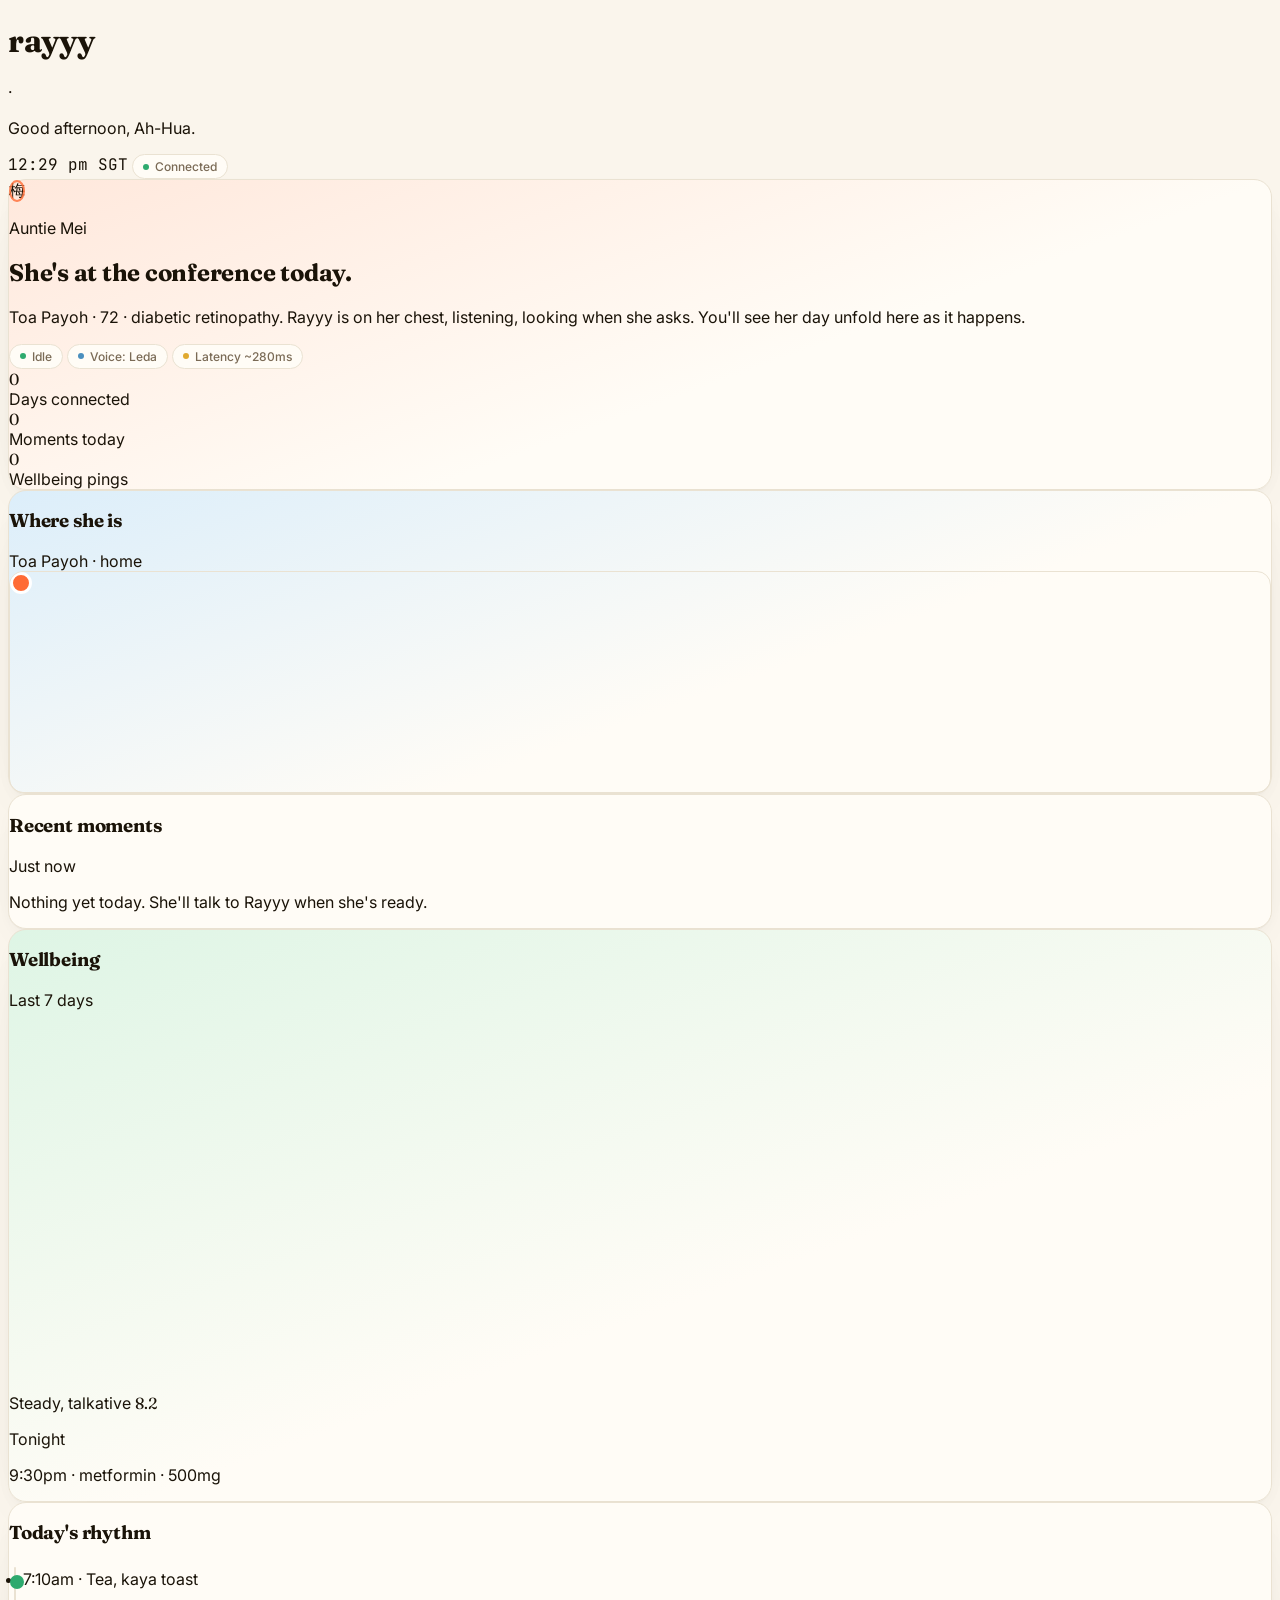
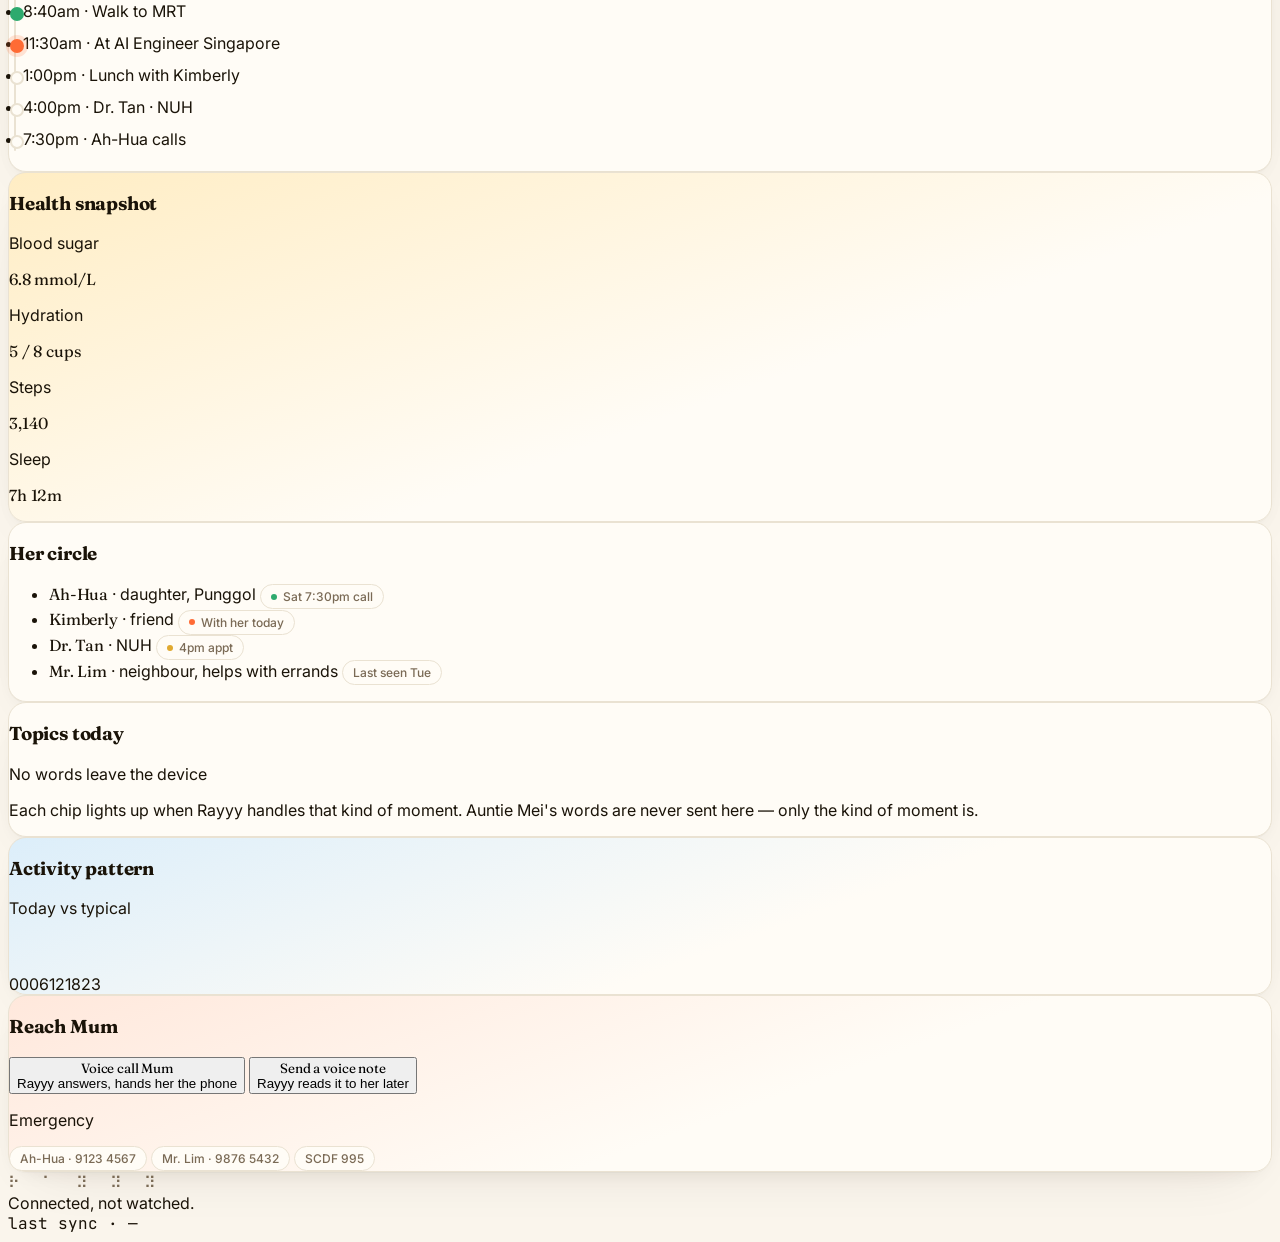
==== public/dashboard.html @ 979e0f4e "Voice: switch from Charon (male) to Leda (female) Per Freddy's preference — warm female voice fits t" ====
<!doctype html>
<html lang="en">
  <head>
    <meta charset="utf-8" />
    <meta name="viewport" content="width=device-width, initial-scale=1" />
    <title>Rayyy — Auntie Mei's Day</title>
    <link rel="preconnect" href="https://fonts.googleapis.com" />
    <link rel="preconnect" href="https://fonts.gstatic.com" crossorigin />
    <link
      href="https://fonts.googleapis.com/css2?family=Fraunces:opsz,wght@9..144,400;9..144,500;9..144,600;9..144,700&family=Inter:wght@400;500;600;700&family=JetBrains+Mono:wght@400;500&display=swap"
      rel="stylesheet"
    />
    <link
      rel="stylesheet"
      href="https://unpkg.com/leaflet@1.9.4/dist/leaflet.css"
      integrity="sha256-p4NxAoJBhIIN+hmNHrzRCf9tD/miZyoHS5obTRR9BMY="
      crossorigin=""
    />
    <script src="https://cdn.tailwindcss.com"></script>
    <script src="https://cdnjs.cloudflare.com/ajax/libs/gsap/3.12.5/gsap.min.js"></script>
    <script
      src="https://unpkg.com/leaflet@1.9.4/dist/leaflet.js"
      integrity="sha256-20nQCchB9co0qIjJZRGuk2/Z9VM+kNiyxNV1lvTlZBo="
      crossorigin=""
    ></script>
    <style>
      :root {
        --bg: #faf5ec;
        --ink: #1a1308;
        --ink-muted: #7a6a55;
        --warm: #ff6b35;
        --warm-soft: #ffe8dc;
        --warm-deep: #d14e1f;
        --sky: #4a8fbe;
        --sky-soft: #dceefa;
        --sky-deep: #2e6f9c;
        --mint: #2eaa6e;
        --mint-soft: #def5e5;
        --mint-deep: #1f8055;
        --amber: #e0a92f;
        --amber-soft: #ffedc4;
        --amber-deep: #b6831f;
        --paper: #fffcf6;
        --edge: #eae2d2;
      }
      html,
      body {
        background: var(--bg);
        color: var(--ink);
        font-family: "Inter", system-ui, -apple-system, sans-serif;
        -webkit-font-smoothing: antialiased;
      }
      .display {
        font-family: "Fraunces", Georgia, serif;
        font-feature-settings: "ss01", "ss02";
        letter-spacing: -0.01em;
      }
      .mono {
        font-family: "JetBrains Mono", ui-monospace, monospace;
      }
      .card {
        background: var(--paper);
        border: 1px solid var(--edge);
        border-radius: 18px;
        box-shadow:
          0 1px 0 rgba(0, 0, 0, 0.02),
          0 8px 24px -16px rgba(40, 28, 12, 0.18),
          0 24px 60px -32px rgba(40, 28, 12, 0.12);
        transition: transform 220ms ease, box-shadow 220ms ease;
      }
      .card:hover {
        transform: translateY(-2px);
        box-shadow:
          0 1px 0 rgba(0, 0, 0, 0.03),
          0 14px 30px -14px rgba(40, 28, 12, 0.22),
          0 30px 80px -34px rgba(40, 28, 12, 0.18);
      }
      .card.warm { background: linear-gradient(160deg, var(--warm-soft) 0%, var(--paper) 60%); }
      .card.sky { background: linear-gradient(160deg, var(--sky-soft) 0%, var(--paper) 60%); }
      .card.mint { background: linear-gradient(160deg, var(--mint-soft) 0%, var(--paper) 60%); }
      .card.amber { background: linear-gradient(160deg, var(--amber-soft) 0%, var(--paper) 60%); }
      .pill {
        display: inline-flex;
        align-items: center;
        gap: 6px;
        padding: 4px 10px;
        border-radius: 999px;
        font-size: 12px;
        font-weight: 500;
        background: var(--paper);
        border: 1px solid var(--edge);
        color: var(--ink-muted);
      }
      .pill .dot {
        width: 6px;
        height: 6px;
        border-radius: 999px;
        background: var(--mint);
      }
      .pill.live .dot {
        animation: dot-pulse 1.5s ease-out infinite;
      }
      @keyframes dot-pulse {
        0% { box-shadow: 0 0 0 0 rgba(46, 170, 110, 0.6); }
        100% { box-shadow: 0 0 0 8px rgba(46, 170, 110, 0); }
      }
      .pill.demo .dot { background: var(--amber); }
      .ring {
        position: relative;
        display: inline-block;
        border-radius: 50%;
        overflow: visible;
      }
      .ring::before,
      .ring::after {
        content: "";
        position: absolute;
        inset: 0;
        border-radius: 50%;
        border: 2px solid rgba(255, 107, 53, 0.55);
        animation: ring-pulse 2.4s ease-out infinite;
        pointer-events: none;
      }
      .ring::after {
        animation-delay: 1.2s;
      }
      @keyframes ring-pulse {
        0% { transform: scale(1); opacity: 0.7; }
        100% { transform: scale(1.45); opacity: 0; }
      }
      .breathing {
        animation: breathing 4s ease-in-out infinite;
      }
      @keyframes breathing {
        0%, 100% { transform: scale(1); }
        50% { transform: scale(1.02); }
      }
      .map-frame {
        height: 100%;
        min-height: 220px;
        border-radius: 14px;
        overflow: hidden;
        border: 1px solid var(--edge);
      }
      .map-frame .leaflet-container {
        background: #f5e8d2;
      }
      /* Soften Leaflet to fit the warm palette */
      .leaflet-tile { filter: sepia(0.18) saturate(0.85) brightness(1.02); }
      .leaflet-control-attribution {
        font-size: 9px !important;
        background: rgba(255, 252, 246, 0.7) !important;
        color: var(--ink-muted) !important;
      }
      .pin {
        width: 16px;
        height: 16px;
        border-radius: 50%;
        background: var(--warm);
        border: 3px solid #fff;
        box-shadow: 0 0 0 0 rgba(255, 107, 53, 0.55);
        animation: pin-pulse 2.2s ease-out infinite;
      }
      .pin.bump { animation: pin-pulse 0.9s ease-out 3; }
      @keyframes pin-pulse {
        0% { box-shadow: 0 0 0 0 rgba(255, 107, 53, 0.55); }
        100% { box-shadow: 0 0 0 14px rgba(255, 107, 53, 0); }
      }
      .moment {
        opacity: 0;
        transform: translateY(8px);
      }
      .moment.in {
        opacity: 1;
        transform: translateY(0);
        transition: opacity 360ms ease, transform 360ms ease;
      }
      .topic-chip {
        display: inline-flex;
        align-items: center;
        gap: 6px;
        padding: 6px 12px;
        border-radius: 999px;
        background: var(--paper);
        border: 1px solid var(--edge);
        color: var(--ink-muted);
        font-size: 13px;
        transition: all 240ms ease;
      }
      .topic-chip.lit {
        background: var(--warm-soft);
        border-color: var(--warm);
        color: var(--warm-deep);
        transform: translateY(-1px);
      }
      .topic-chip .count {
        font-family: "JetBrains Mono", ui-monospace, monospace;
        font-size: 11px;
        background: rgba(255, 107, 53, 0.18);
        color: var(--warm-deep);
        padding: 1px 6px;
        border-radius: 999px;
      }
      .bar24 {
        display: flex;
        align-items: end;
        gap: 3px;
        height: 56px;
      }
      .bar24 > div {
        flex: 1;
        background: var(--sky-soft);
        border-radius: 3px;
        transition: height 600ms cubic-bezier(0.4, 0, 0.2, 1), background 240ms ease;
      }
      .bar24 > div.now {
        background: var(--sky);
      }
      .bar24 > div.now.bumped {
        background: var(--sky-deep);
      }
      .timeline {
        position: relative;
        padding-left: 14px;
      }
      .timeline::before {
        content: "";
        position: absolute;
        left: 5px;
        top: 4px;
        bottom: 4px;
        width: 2px;
        background: var(--edge);
        border-radius: 2px;
      }
      .timeline .item {
        position: relative;
        padding: 6px 0;
      }
      .timeline .item::before {
        content: "";
        position: absolute;
        left: -13px;
        top: 12px;
        width: 10px;
        height: 10px;
        border-radius: 50%;
        background: var(--paper);
        border: 2px solid var(--edge);
      }
      .timeline .item.done::before {
        background: var(--mint);
        border-color: var(--mint);
      }
      .timeline .item.now::before {
        background: var(--warm);
        border-color: var(--warm);
        box-shadow: 0 0 0 4px rgba(255, 107, 53, 0.18);
      }
      .braille {
        font-family: "JetBrains Mono", ui-monospace, monospace;
        letter-spacing: 6px;
        color: var(--ink-muted);
      }
      .sparkline path {
        fill: none;
        stroke: var(--mint-deep);
        stroke-width: 2;
        stroke-linecap: round;
        stroke-linejoin: round;
      }
      @media (prefers-reduced-motion: reduce) {
        .ring::before,
        .ring::after,
        .pin,
        .pin.bump,
        .pill.live .dot,
        .breathing {
          animation: none !important;
        }
      }
    </style>
  </head>
  <body class="min-h-screen">
    <div class="max-w-[1400px] mx-auto px-6 py-6">
      <!-- Header -->
      <header class="flex items-center justify-between gap-4 pb-5 border-b border-[var(--edge)]">
        <div class="flex items-center gap-3">
          <h1 class="display text-3xl font-semibold tracking-tight">rayyy</h1>
          <span class="text-[var(--ink-muted)] text-sm">·</span>
          <p id="greeting" class="text-[var(--ink-muted)] text-sm"></p>
        </div>
        <div class="flex items-center gap-3">
          <span id="clock" class="mono text-sm text-[var(--ink-muted)] tabular-nums"></span>
          <span id="conn-pill" class="pill live"><span class="dot"></span><span id="conn-label">Connected</span></span>
        </div>
      </header>

      <!-- Hero -->
      <section class="card warm mt-6 p-7 md:p-8 grid md:grid-cols-[180px_1fr_auto] gap-7 items-center">
        <div class="ring breathing self-center justify-self-center">
          <div class="relative rounded-full overflow-hidden w-[156px] h-[156px] bg-[var(--warm-soft)] flex items-center justify-center">
            <span class="display text-[88px] font-medium text-[var(--warm-deep)] absolute inset-0 flex items-center justify-center">梅</span>
            <img
              id="portrait"
              alt="Auntie Mei portrait"
              src="/assets/auntie-mei-square.jpg"
              class="absolute inset-0 w-full h-full object-cover"
              onerror="this.style.display='none'"
            />
          </div>
        </div>
        <div>
          <p class="text-sm text-[var(--ink-muted)] uppercase tracking-[0.18em]">Auntie Mei</p>
          <h2 class="display text-[40px] md:text-[48px] leading-[1.05] mt-1">
            She's at the conference today.
          </h2>
          <p class="mt-2 text-[var(--ink-muted)] text-base max-w-[52ch]">
            Toa Payoh · 72 · diabetic retinopathy. Rayyy is on her chest, listening,
            looking when she asks. You'll see her day unfold here as it happens.
          </p>
          <div class="flex flex-wrap gap-2 mt-4">
            <span id="status-pill" class="pill"><span class="dot"></span><span id="status-label">Idle</span></span>
            <span class="pill" id="voice-pill"><span class="dot" style="background:var(--sky)"></span>Voice: Leda</span>
            <span class="pill"><span class="dot" style="background:var(--amber)"></span>Latency ~280ms</span>
          </div>
        </div>
        <div class="flex md:flex-col gap-5 md:gap-3 justify-around md:justify-center">
          <div class="text-center md:text-right">
            <div id="stat-days" class="display text-[40px] leading-none font-medium tabular-nums">0</div>
            <div class="text-xs text-[var(--ink-muted)] uppercase tracking-[0.14em] mt-1">Days connected</div>
          </div>
          <div class="text-center md:text-right">
            <div id="stat-moments" class="display text-[40px] leading-none font-medium tabular-nums">0</div>
            <div class="text-xs text-[var(--ink-muted)] uppercase tracking-[0.14em] mt-1">Moments today</div>
          </div>
          <div class="text-center md:text-right">
            <div id="stat-checkins" class="display text-[40px] leading-none font-medium tabular-nums">0</div>
            <div class="text-xs text-[var(--ink-muted)] uppercase tracking-[0.14em] mt-1">Wellbeing pings</div>
          </div>
        </div>
      </section>

      <!-- Row 1 -->
      <section class="grid md:grid-cols-3 gap-5 mt-5">
        <!-- Where she is -->
        <div class="card sky p-5 reveal">
          <div class="flex items-center justify-between mb-3">
            <h3 class="display text-xl">Where she is</h3>
            <span id="loc-caption" class="text-xs text-[var(--ink-muted)]">Toa Payoh · home</span>
          </div>
          <div class="map-frame relative">
            <div id="map" class="absolute inset-0"></div>
            <div class="absolute left-1/2 top-1/2 -translate-x-1/2 -translate-y-1/2 z-[400] pointer-events-none">
              <div id="map-pin" class="pin"></div>
            </div>
          </div>
        </div>

        <!-- Recent moments -->
        <div class="card p-5 reveal">
          <div class="flex items-center justify-between mb-3">
            <h3 class="display text-xl">Recent moments</h3>
            <span class="text-xs text-[var(--ink-muted)]">Just now</span>
          </div>
          <ul id="moments" class="space-y-3 text-sm"></ul>
          <p id="moments-empty" class="text-sm text-[var(--ink-muted)] italic">Nothing yet today. She'll talk to Rayyy when she's ready.</p>
        </div>

        <!-- Wellbeing + Tonight -->
        <div class="card mint p-5 reveal flex flex-col gap-4">
          <div>
            <div class="flex items-center justify-between mb-2">
              <h3 class="display text-xl">Wellbeing</h3>
              <span class="text-xs text-[var(--ink-muted)]">Last 7 days</span>
            </div>
            <svg class="sparkline w-full h-16" viewBox="0 0 200 60" preserveAspectRatio="none">
              <path id="spark" d="" />
            </svg>
            <div class="flex items-baseline justify-between mt-1">
              <span class="text-sm text-[var(--ink-muted)]">Steady, talkative</span>
              <span class="display text-2xl tabular-nums" id="wellbeing-score">8.2</span>
            </div>
          </div>
          <div class="border-t border-[var(--edge)] pt-3">
            <p class="text-xs text-[var(--ink-muted)] uppercase tracking-[0.16em]">Tonight</p>
            <p class="text-sm mt-1">9:30pm · metformin · 500mg</p>
          </div>
        </div>
      </section>

      <!-- Row 2 -->
      <section class="grid md:grid-cols-3 gap-5 mt-5">
        <!-- Today's rhythm -->
        <div class="card p-5 reveal">
          <h3 class="display text-xl mb-3">Today's rhythm</h3>
          <ul class="timeline text-sm">
            <li class="item done"><span class="text-[var(--ink-muted)]">7:10am</span> · Tea, kaya toast</li>
            <li class="item done"><span class="text-[var(--ink-muted)]">8:40am</span> · Walk to MRT</li>
            <li class="item now"><span class="text-[var(--ink-muted)]">11:30am</span> · At AI Engineer Singapore</li>
            <li class="item"><span class="text-[var(--ink-muted)]">1:00pm</span> · Lunch with Kimberly</li>
            <li class="item"><span class="text-[var(--ink-muted)]">4:00pm</span> · Dr. Tan · NUH</li>
            <li class="item"><span class="text-[var(--ink-muted)]">7:30pm</span> · Ah-Hua calls</li>
          </ul>
        </div>

        <!-- Health snapshot -->
        <div class="card amber p-5 reveal">
          <h3 class="display text-xl mb-3">Health snapshot</h3>
          <div class="grid grid-cols-2 gap-4 text-sm">
            <div>
              <p class="text-[var(--ink-muted)] uppercase tracking-[0.14em] text-[10px]">Blood sugar</p>
              <p class="display text-2xl">6.8 <span class="text-sm text-[var(--ink-muted)]">mmol/L</span></p>
            </div>
            <div>
              <p class="text-[var(--ink-muted)] uppercase tracking-[0.14em] text-[10px]">Hydration</p>
              <p class="display text-2xl">5 <span class="text-sm text-[var(--ink-muted)]">/ 8 cups</span></p>
            </div>
            <div>
              <p class="text-[var(--ink-muted)] uppercase tracking-[0.14em] text-[10px]">Steps</p>
              <p class="display text-2xl">3,140</p>
            </div>
            <div>
              <p class="text-[var(--ink-muted)] uppercase tracking-[0.14em] text-[10px]">Sleep</p>
              <p class="display text-2xl">7h 12m</p>
            </div>
          </div>
        </div>

        <!-- Her circle -->
        <div class="card p-5 reveal">
          <h3 class="display text-xl mb-3">Her circle</h3>
          <ul class="space-y-2 text-sm">
            <li class="flex items-center justify-between">
              <span><span class="display text-base">Ah-Hua</span> · daughter, Punggol</span>
              <span class="pill"><span class="dot" style="background:var(--mint)"></span>Sat 7:30pm call</span>
            </li>
            <li class="flex items-center justify-between">
              <span><span class="display text-base">Kimberly</span> · friend</span>
              <span class="pill"><span class="dot" style="background:var(--warm)"></span>With her today</span>
            </li>
            <li class="flex items-center justify-between">
              <span><span class="display text-base">Dr. Tan</span> · NUH</span>
              <span class="pill"><span class="dot" style="background:var(--amber)"></span>4pm appt</span>
            </li>
            <li class="flex items-center justify-between">
              <span><span class="display text-base">Mr. Lim</span> · neighbour, helps with errands</span>
              <span class="pill">Last seen Tue</span>
            </li>
          </ul>
        </div>
      </section>

      <!-- Row 3 -->
      <section class="grid md:grid-cols-3 gap-5 mt-5">
        <!-- Topics today (privacy-safe) -->
        <div class="card p-5 reveal">
          <div class="flex items-center justify-between mb-3">
            <h3 class="display text-xl">Topics today</h3>
            <span class="text-[10px] text-[var(--ink-muted)] uppercase tracking-[0.16em]">No words leave the device</span>
          </div>
          <div id="topics" class="flex flex-wrap gap-2"></div>
          <p class="text-xs text-[var(--ink-muted)] mt-3">
            Each chip lights up when Rayyy handles that kind of moment.
            Auntie Mei's words are never sent here — only the kind of moment is.
          </p>
        </div>

        <!-- Activity 24h -->
        <div class="card sky p-5 reveal">
          <div class="flex items-center justify-between mb-2">
            <h3 class="display text-xl">Activity pattern</h3>
            <span class="text-xs text-[var(--ink-muted)]">Today vs typical</span>
          </div>
          <div id="bar24" class="bar24 mt-3"></div>
          <div class="flex items-center justify-between text-[10px] text-[var(--ink-muted)] mt-2">
            <span>00</span><span>06</span><span>12</span><span>18</span><span>23</span>
          </div>
        </div>

        <!-- Reach Mum + Emergency -->
        <div class="card warm p-5 reveal flex flex-col gap-3">
          <div>
            <h3 class="display text-xl mb-3">Reach Mum</h3>
            <button class="w-full text-left px-4 py-3 rounded-xl bg-[var(--paper)] border border-[var(--edge)] hover:border-[var(--warm)] transition">
              <div class="display text-lg">Voice call Mum</div>
              <div class="text-xs text-[var(--ink-muted)]">Rayyy answers, hands her the phone</div>
            </button>
            <button class="w-full text-left px-4 py-3 rounded-xl bg-[var(--paper)] border border-[var(--edge)] hover:border-[var(--warm)] transition mt-2">
              <div class="display text-lg">Send a voice note</div>
              <div class="text-xs text-[var(--ink-muted)]">Rayyy reads it to her later</div>
            </button>
          </div>
          <div class="border-t border-[var(--edge)] pt-3">
            <p class="text-xs text-[var(--ink-muted)] uppercase tracking-[0.16em] mb-2">Emergency</p>
            <div class="flex flex-wrap gap-2 text-sm">
              <span class="pill">Ah-Hua · 9123 4567</span>
              <span class="pill">Mr. Lim · 9876 5432</span>
              <span class="pill">SCDF 995</span>
            </div>
          </div>
        </div>
      </section>

      <!-- Footer -->
      <footer class="mt-8 pb-6 flex flex-col sm:flex-row items-start sm:items-center justify-between gap-3 text-xs text-[var(--ink-muted)]">
        <div class="braille text-base">⠗ ⠁ ⠽ ⠽ ⠽</div>
        <div class="italic">Connected, not watched.</div>
        <div class="mono">last sync · <span id="last-sync">—</span></div>
      </footer>
    </div>

    <script>
      // ---------- relay (matches phone) ----------
      const relayBase = (() => {
        const p = new URLSearchParams(location.search);
        const o = p.get("relay");
        if (o) return o.replace(/\/$/, "");
        return "https://rayyy-relay.fred-53e.workers.dev";
      })();
      const fakeMode = new URLSearchParams(location.search).get("fake") === "true";

      // ---------- header / clock / greeting ----------
      const clockEl = document.getElementById("clock");
      const greetingEl = document.getElementById("greeting");
      function tickClock() {
        const now = new Date();
        const fmt = new Intl.DateTimeFormat("en-SG", {
          timeZone: "Asia/Singapore",
          hour: "numeric",
          minute: "2-digit",
        });
        clockEl.textContent = fmt.format(now) + " SGT";
        const h = parseInt(
          new Intl.DateTimeFormat("en-SG", {
            timeZone: "Asia/Singapore",
            hour: "numeric",
            hour12: false,
          }).format(now),
          10
        );
        let g = "Good evening, Ah-Hua.";
        if (h < 12) g = "Good morning, Ah-Hua.";
        else if (h < 18) g = "Good afternoon, Ah-Hua.";
        greetingEl.textContent = g;
      }
      tickClock();
      setInterval(tickClock, 30000);

      // ---------- map (Leaflet, Toa Payoh) ----------
      const map = L.map("map", {
        zoomControl: false,
        attributionControl: true,
        dragging: false,
        scrollWheelZoom: false,
        doubleClickZoom: false,
        boxZoom: false,
        keyboard: false,
        touchZoom: false,
      }).setView([1.3343, 103.8479], 15); // Toa Payoh
      L.tileLayer(
        "https://{s}.basemaps.cartocdn.com/light_all/{z}/{x}/{y}@2x.png",
        {
          maxZoom: 18,
          attribution:
            '&copy; <a href="https://carto.com/attributions">CARTO</a> &copy; OSM contributors',
        }
      ).addTo(map);

      // ---------- stats / counters ----------
      const stats = { days: 247, moments: 0, checkins: 0 };
      function setStat(id, val) {
        const el = document.getElementById(id);
        const cur = parseInt(el.textContent.replace(/,/g, ""), 10) || 0;
        if (val === cur) return;
        gsap.fromTo(
          { v: cur },
          { v: cur },
          {
            v: val,
            duration: 0.8,
            ease: "power2.out",
            onUpdate: function () {
              el.textContent = Math.round(this.targets()[0].v).toLocaleString();
            },
          }
        );
      }
      setStat("stat-days", stats.days);

      // ---------- moments feed ----------
      const momentsList = document.getElementById("moments");
      const momentsEmpty = document.getElementById("moments-empty");
      const MAX_MOMENTS = 5;
      function pushMoment(text, tone = "neutral") {
        momentsEmpty.style.display = "none";
        const li = document.createElement("li");
        li.className = "moment flex items-start gap-3";
        const dot = document.createElement("span");
        dot.className = "mt-2 inline-block w-2 h-2 rounded-full";
        dot.style.background = {
          neutral: "var(--ink-muted)",
          warm: "var(--warm)",
          sky: "var(--sky)",
          mint: "var(--mint)",
          amber: "var(--amber)",
        }[tone] || "var(--ink-muted)";
        li.appendChild(dot);
        const span = document.createElement("span");
        span.innerHTML = `<span class="text-[var(--ink-muted)] mono text-[11px] mr-2">${nowLabel()}</span>${text}`;
        li.appendChild(span);
        momentsList.prepend(li);
        requestAnimationFrame(() => li.classList.add("in"));
        while (momentsList.children.length > MAX_MOMENTS) {
          momentsList.removeChild(momentsList.lastElementChild);
        }
        stats.moments += 1;
        setStat("stat-moments", stats.moments);
      }
      function nowLabel() {
        return new Intl.DateTimeFormat("en-SG", {
          timeZone: "Asia/Singapore",
          hour: "numeric",
          minute: "2-digit",
        }).format(new Date());
      }

      // ---------- topics chips ----------
      const TOPICS = [
        { id: "greeting", label: "Greeting", kinds: ["conversation_start"] },
        { id: "location", label: "Where am I", kinds: ["location_query"] },
        { id: "scene", label: "What's around", kinds: ["scene_described"] },
        { id: "faces", label: "Who's there", kinds: ["recognition", "honesty_event"] },
        { id: "time", label: "Time", kinds: ["time_check"] },
        { id: "voice", label: "Voice tweak", kinds: ["voice_switch"] },
        { id: "wellbeing", label: "Check-in", kinds: ["wellbeing_tick"] },
      ];
      const topicCounts = {};
      const topicsEl = document.getElementById("topics");
      for (const t of TOPICS) {
        topicCounts[t.id] = 0;
        const chip = document.createElement("span");
        chip.className = "topic-chip";
        chip.dataset.topic = t.id;
        chip.innerHTML = `${t.label} <span class="count">0</span>`;
        topicsEl.appendChild(chip);
      }
      function bumpTopic(kind) {
        for (const t of TOPICS) {
          if (t.kinds.includes(kind)) {
            topicCounts[t.id] += 1;
            const chip = topicsEl.querySelector(`[data-topic="${t.id}"]`);
            chip.classList.add("lit");
            chip.querySelector(".count").textContent = topicCounts[t.id];
            return;
          }
        }
      }

      // ---------- 24h activity bars ----------
      const bar24 = document.getElementById("bar24");
      // typical pattern (mocked) per hour 0..23 — moments she'd usually have
      const typical = [0,0,0,0,0,0,1,3,5,3,4,5,6,4,3,3,2,3,5,4,3,2,1,0];
      const today = new Array(24).fill(0);
      const nowHour = new Date().getHours();
      for (let h = 0; h < 24; h++) {
        const div = document.createElement("div");
        const v = Math.max(typical[h], 0.5);
        div.style.height = `${(v / 8) * 100}%`;
        if (h === nowHour) div.classList.add("now");
        bar24.appendChild(div);
      }
      function bumpActivity() {
        today[nowHour] += 1;
        const div = bar24.children[nowHour];
        const v = Math.max(today[nowHour] + typical[nowHour] / 2, typical[nowHour], 1);
        div.style.height = `${Math.min((v / 8) * 100, 100)}%`;
        div.classList.add("bumped");
        setTimeout(() => div.classList.remove("bumped"), 800);
      }

      // ---------- sparkline ----------
      const spark = document.getElementById("spark");
      const wellbeingHist = [7.4, 7.8, 8.0, 7.9, 8.1, 8.3, 8.2];
      function drawSpark(extra = 0) {
        const series = wellbeingHist.slice();
        if (extra) series[series.length - 1] = Math.min(10, series[series.length - 1] + extra);
        const w = 200;
        const h = 60;
        const pad = 4;
        const min = Math.min(...series) - 0.4;
        const max = Math.max(...series) + 0.4;
        const range = Math.max(0.1, max - min);
        const pts = series.map((v, i) => {
          const x = pad + ((w - 2 * pad) * i) / (series.length - 1);
          const y = h - pad - ((v - min) / range) * (h - 2 * pad);
          return [x, y];
        });
        const d = pts.map(([x, y], i) => (i ? `L${x.toFixed(1)} ${y.toFixed(1)}` : `M${x.toFixed(1)} ${y.toFixed(1)}`)).join(" ");
        spark.setAttribute("d", d);
        const len = spark.getTotalLength();
        spark.style.strokeDasharray = len;
        spark.style.strokeDashoffset = len;
        gsap.to(spark, { strokeDashoffset: 0, duration: 1.2, ease: "power2.out" });
      }
      drawSpark();

      // ---------- status pill ----------
      const statusPill = document.getElementById("status-pill");
      const statusLabel = document.getElementById("status-label");
      const connPill = document.getElementById("conn-pill");
      const connLabel = document.getElementById("conn-label");
      const lastSyncEl = document.getElementById("last-sync");
      function setStatus(label, kind) {
        statusLabel.textContent = label;
        statusPill.classList.remove("live", "demo");
        if (kind === "live") {
          statusPill.classList.add("live");
          statusPill.querySelector(".dot").style.background = "var(--mint)";
        } else if (kind === "demo") {
          statusPill.classList.add("demo");
          statusPill.querySelector(".dot").style.background = "var(--amber)";
        } else {
          statusPill.querySelector(".dot").style.background = "var(--ink-muted)";
        }
      }
      setStatus("Idle", "");

      // ---------- map pulse ----------
      const mapPin = document.getElementById("map-pin");
      const locCaption = document.getElementById("loc-caption");
      function bumpMap(label) {
        mapPin.classList.add("bump");
        setTimeout(() => mapPin.classList.remove("bump"), 2700);
        if (label) locCaption.textContent = label;
      }

      // ---------- staggered reveal ----------
      window.addEventListener("load", () => {
        gsap.from(".reveal", {
          opacity: 0,
          y: 14,
          duration: 0.6,
          stagger: 0.07,
          ease: "power2.out",
          delay: 0.1,
        });
      });

      // ---------- event handler ----------
      function handleEvent(evt) {
        if (!evt || !evt.kind) return;
        bumpTopic(evt.kind);
        lastSyncEl.textContent = nowLabel();
        switch (evt.kind) {
          case "conversation_start":
            setStatus("Talking with Rayyy", "live");
            pushMoment("Auntie Mei started a conversation with Rayyy.", "warm");
            bumpActivity();
            drawSpark(0.05);
            break;
          case "wellbeing_tick":
            stats.checkins += 1;
            setStat("stat-checkins", stats.checkins);
            drawSpark(0.02);
            break;
          case "location_query":
            bumpMap("AI Engineer Singapore · Acacia College");
            pushMoment("She asked where she was. Rayyy named the venue.", "sky");
            break;
          case "scene_described":
            pushMoment("Rayyy looked at something for her.", "amber");
            break;
          case "recognition":
            pushMoment(
              evt.who
                ? `Rayyy recognised ${evt.who} in front of her.`
                : "Rayyy looked for a familiar face.",
              "warm"
            );
            break;
          case "honesty_event":
            pushMoment(
              "Rayyy didn't recognise the person — described them generically instead.",
              "amber"
            );
            break;
          case "voice_switch":
            pushMoment(
              "She asked to change Rayyy's voice. Rayyy explained it's not available yet.",
              "sky"
            );
            break;
          case "time_check":
            pushMoment("She asked the time.", "mint");
            break;
        }
      }

      // ---------- WS to room ----------
      let roomWs = null;
      function connectRoom() {
        if (fakeMode) {
          connLabel.textContent = "Demo timeline";
          connPill.classList.remove("live");
          connPill.classList.add("demo");
          runFakeTimeline();
          return;
        }
        const url = relayBase.replace(/^http/, "ws") + "/ws/auntie-mei?role=reader";
        roomWs = new WebSocket(url);
        roomWs.addEventListener("open", () => {
          connLabel.textContent = "Connected";
        });
        roomWs.addEventListener("message", (event) => {
          try {
            const evt = JSON.parse(event.data);
            handleEvent(evt);
          } catch (_) {}
        });
        roomWs.addEventListener("close", () => {
          connLabel.textContent = "Reconnecting…";
          setTimeout(connectRoom, 1500);
        });
        roomWs.addEventListener("error", () => {});
      }
      connectRoom();

      // ---------- bulletproof projector backup ----------
      // ?fake=true plays a 32-second scripted timeline ignoring the room.
      // For when venue Wi-Fi dies during the demo.
      function runFakeTimeline() {
        const T = (sec, fn) => setTimeout(fn, sec * 1000);
        T(1, () => handleEvent({ kind: "conversation_start", openMs: 290 }));
        T(4, () => handleEvent({ kind: "location_query" }));
        T(8, () => handleEvent({ kind: "scene_described" }));
        T(12, () =>
          handleEvent({ kind: "recognition", who: "Kimberly" })
        );
        T(16, () => handleEvent({ kind: "time_check" }));
        T(20, () => handleEvent({ kind: "voice_switch" }));
        T(24, () => handleEvent({ kind: "honesty_event" }));
        T(28, () => handleEvent({ kind: "wellbeing_tick" }));
        T(32, () => handleEvent({ kind: "conversation_start", openMs: 305 }));
      }
    </script>
  </body>
</html>
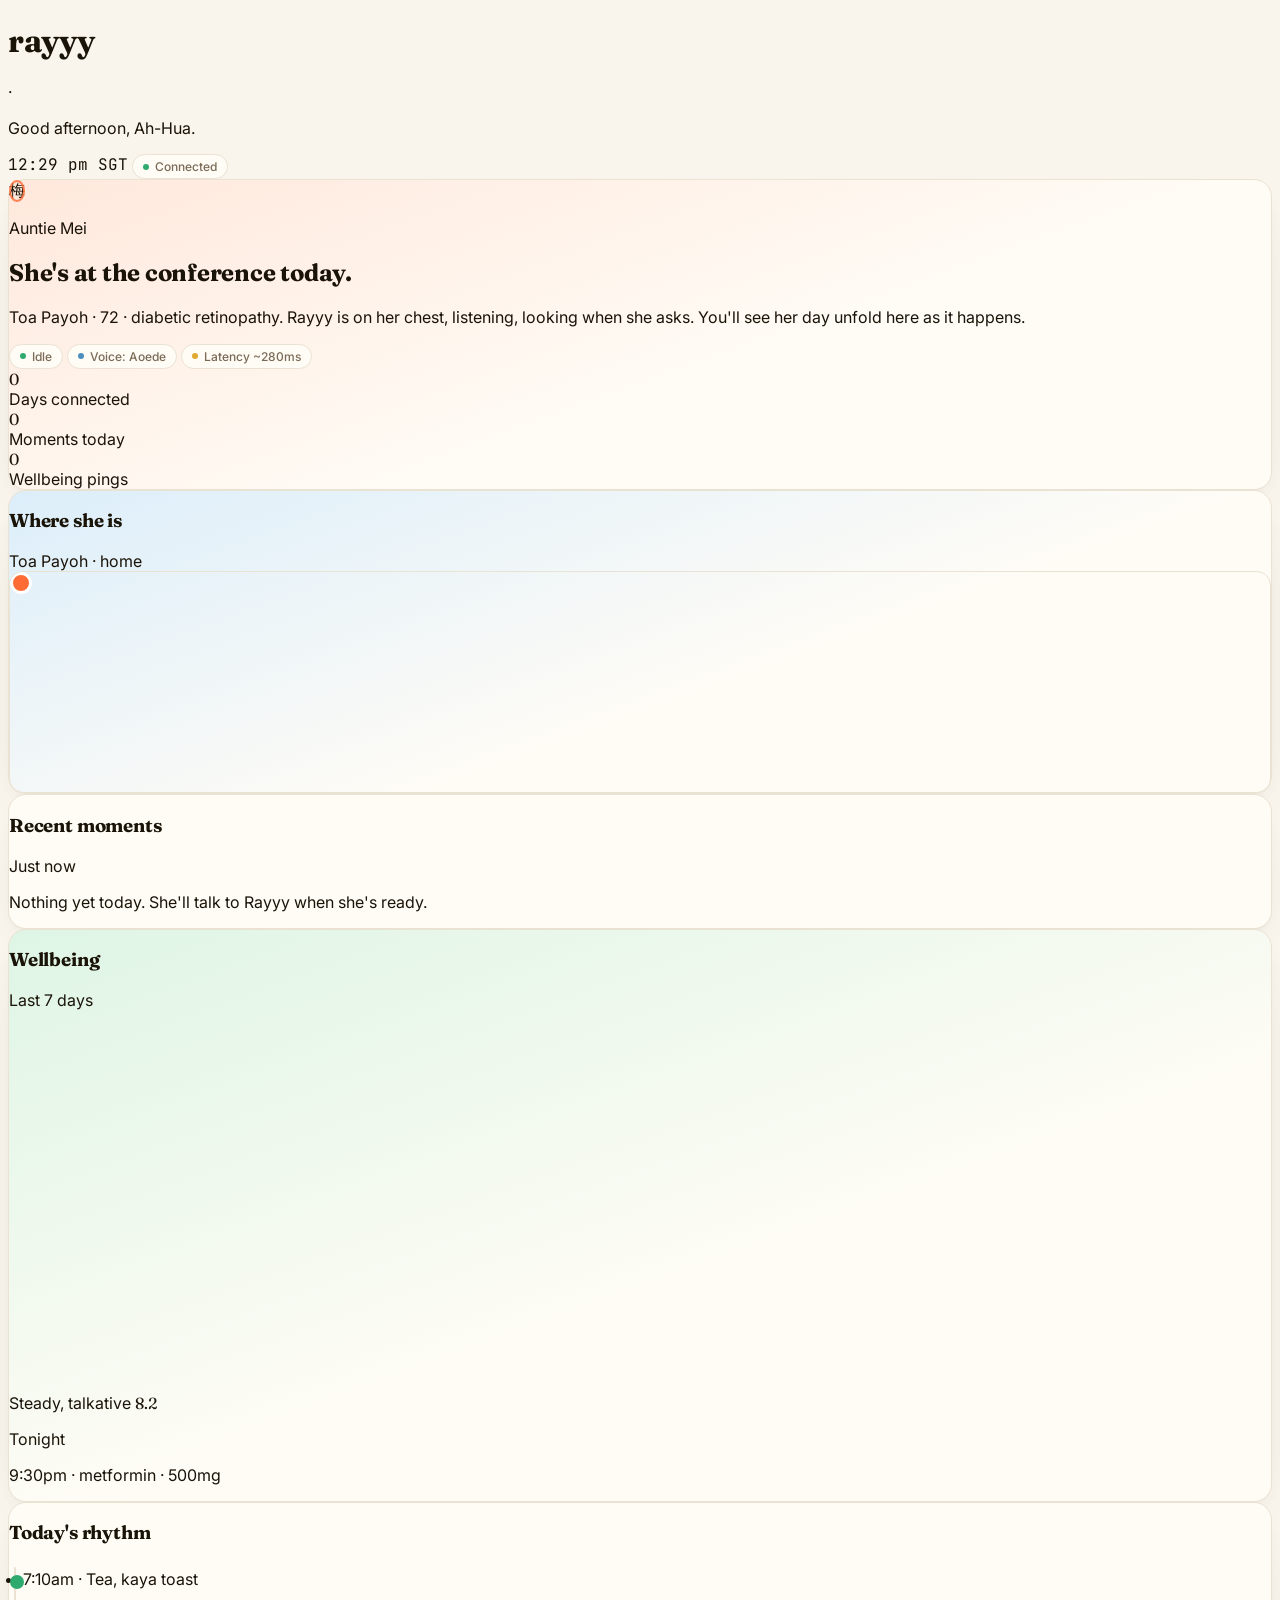
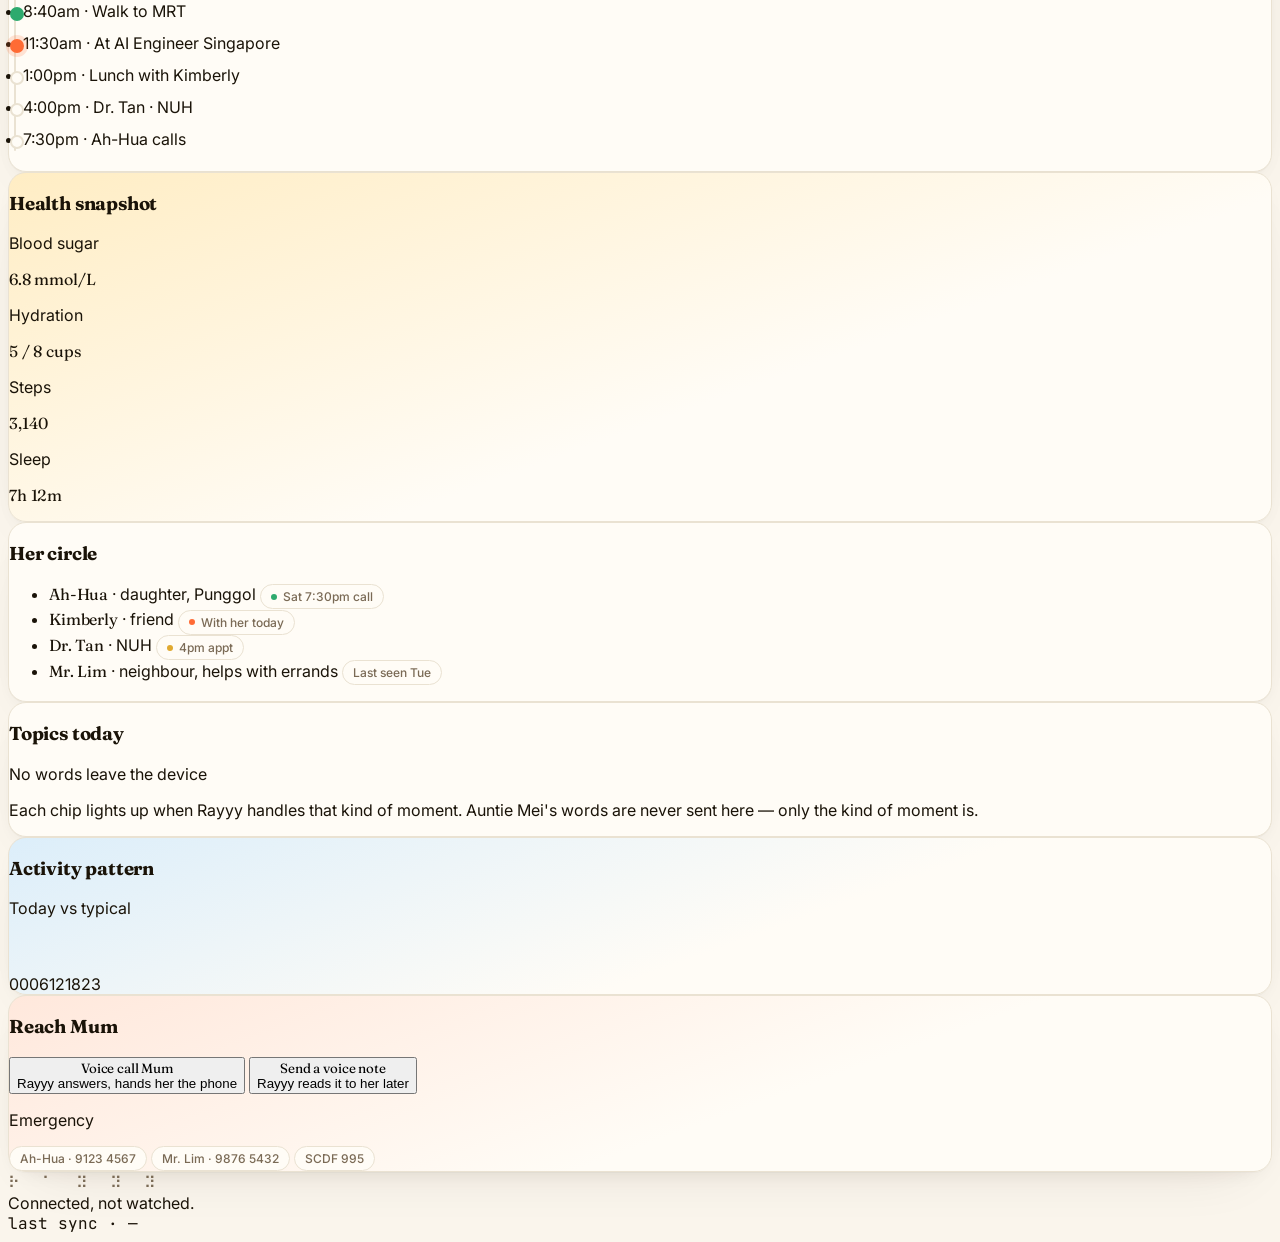
==== commit e18f49a3: "Add 150ms audio jitter buffer + switch voice to Aoede User reported audio sputtering with the voice " ====
--- a/public/dashboard.html
+++ b/public/dashboard.html
@@ -321,7 +321,7 @@
           </p>
           <div class="flex flex-wrap gap-2 mt-4">
             <span id="status-pill" class="pill"><span class="dot"></span><span id="status-label">Idle</span></span>
-            <span class="pill" id="voice-pill"><span class="dot" style="background:var(--sky)"></span>Voice: Leda</span>
+            <span class="pill" id="voice-pill"><span class="dot" style="background:var(--sky)"></span>Voice: Aoede</span>
             <span class="pill"><span class="dot" style="background:var(--amber)"></span>Latency ~280ms</span>
           </div>
         </div>
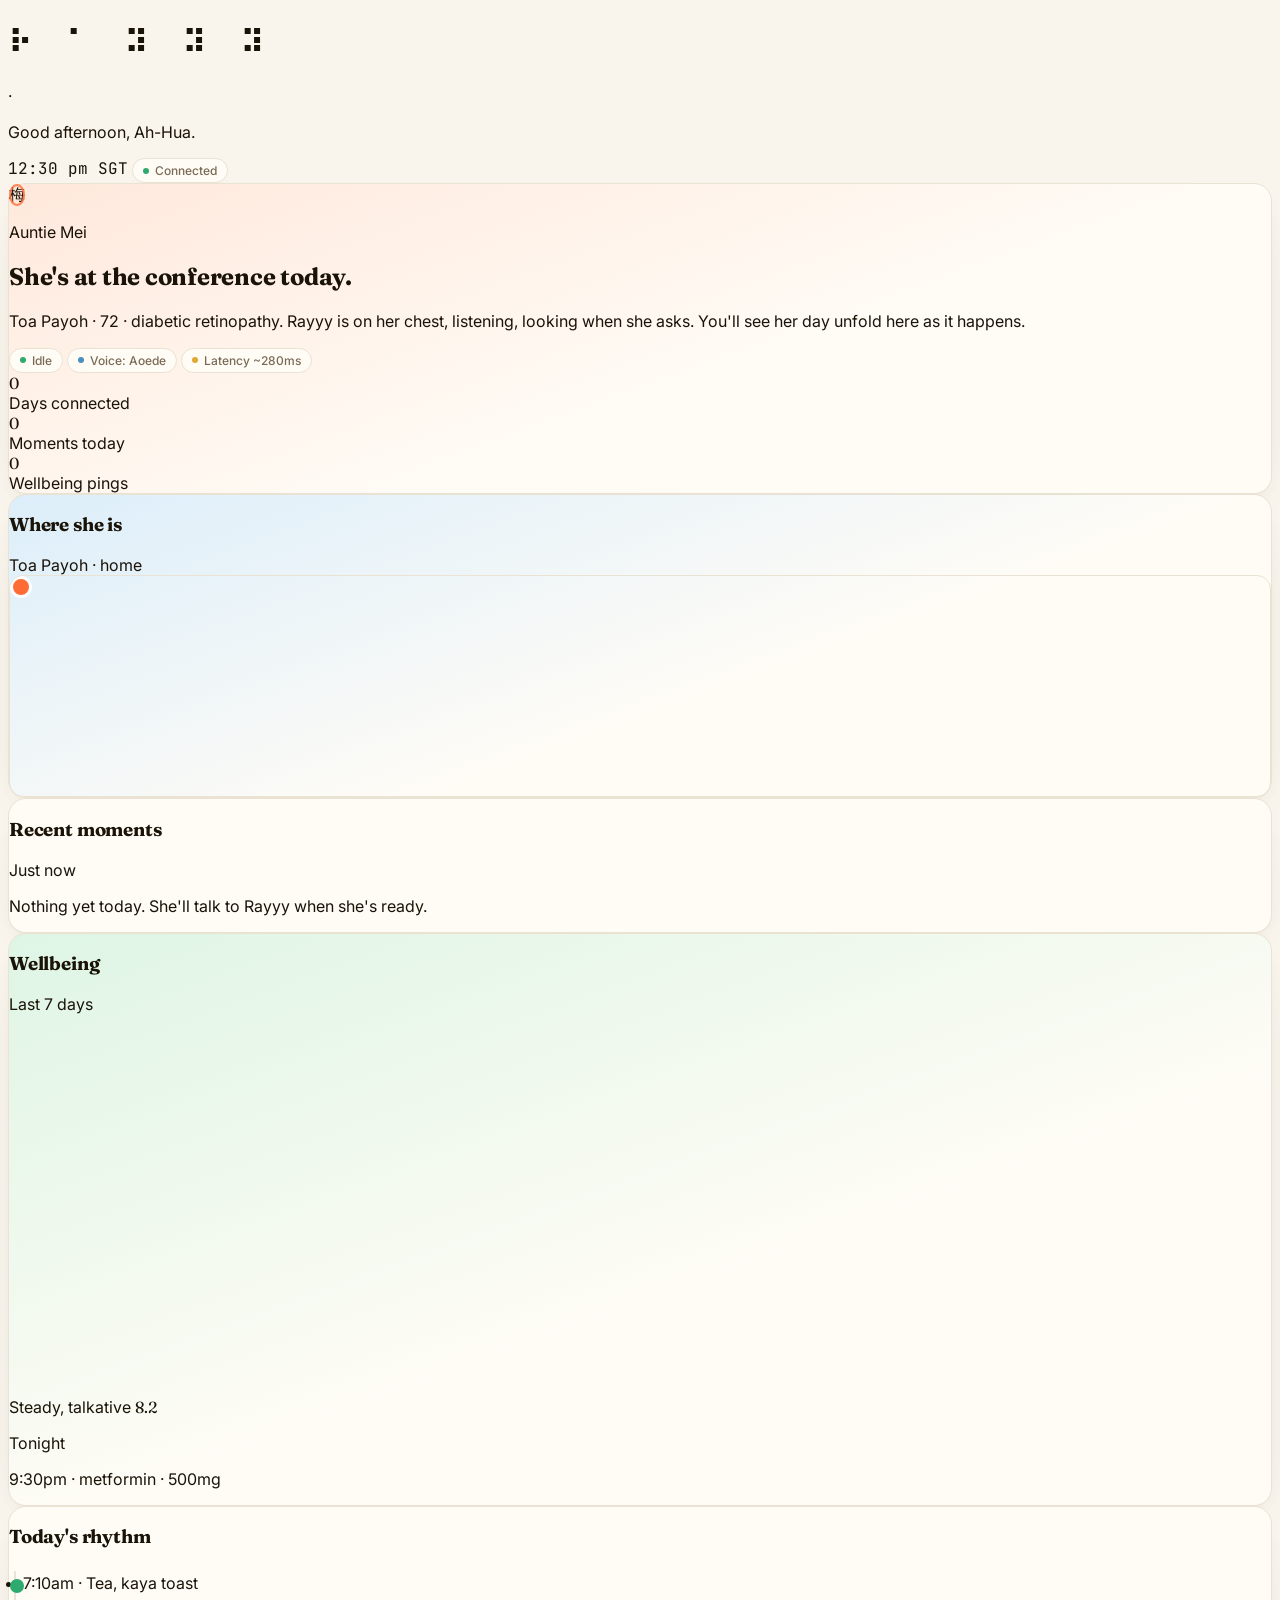
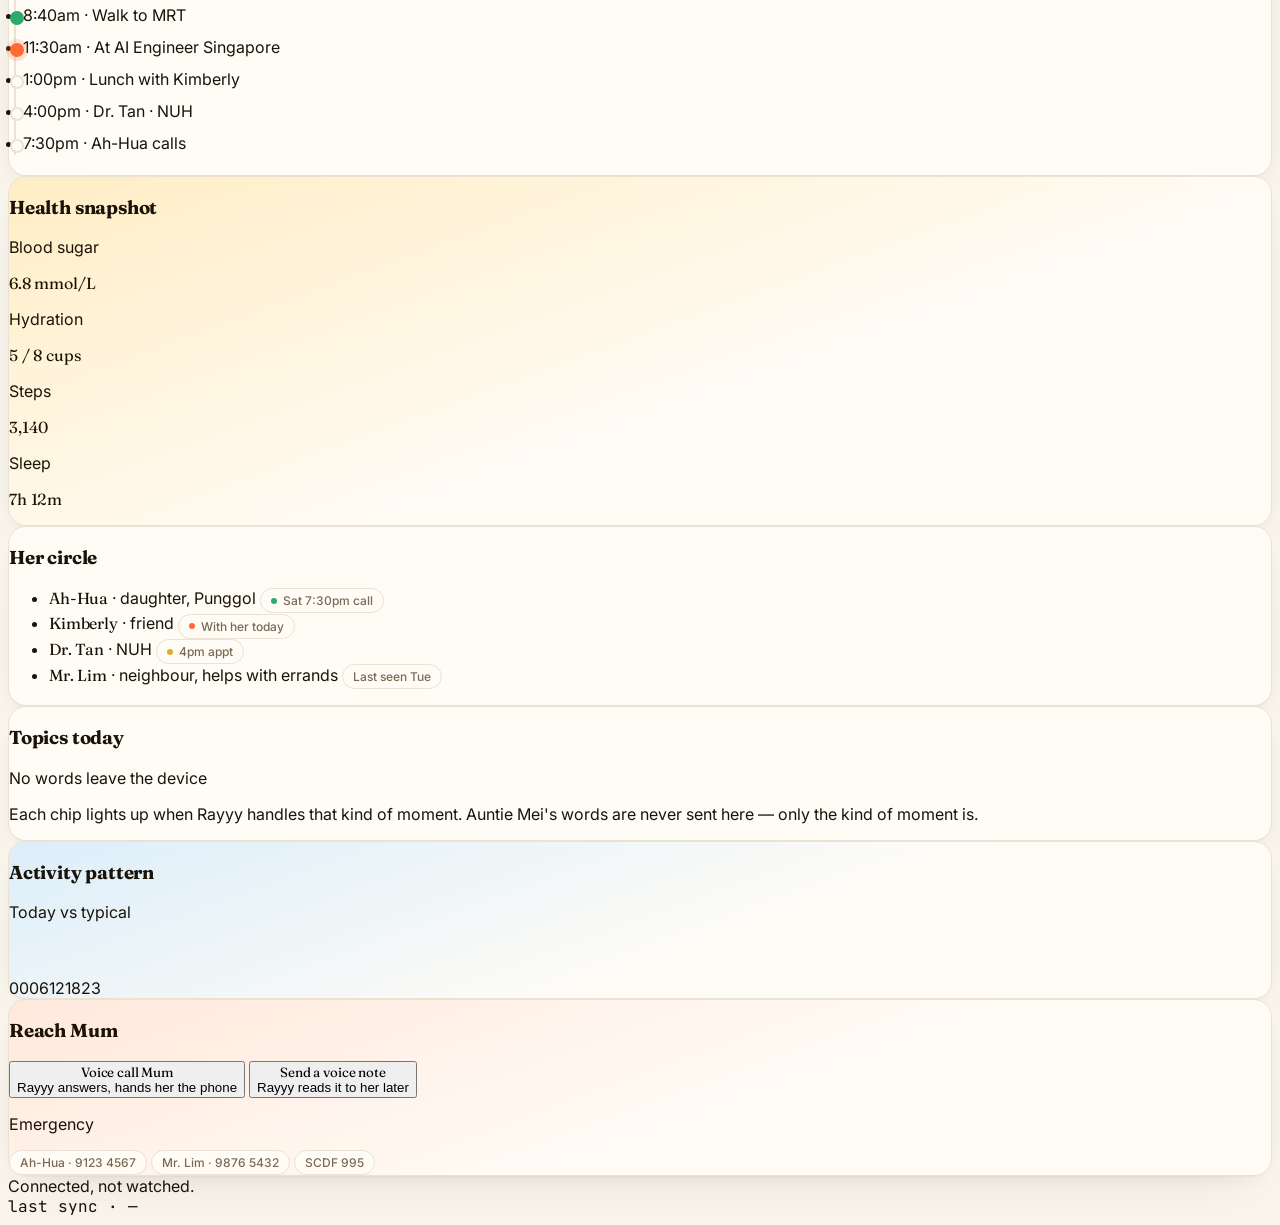
==== commit cf3cf2d7: "Dashboard: braille R-A-Y-Y-Y as the top-nav logo The product is for a blind user — the wordmark itse" ====
--- a/public/dashboard.html
+++ b/public/dashboard.html
@@ -285,10 +285,16 @@
     <div class="max-w-[1400px] mx-auto px-6 py-6">
       <!-- Header -->
       <header class="flex items-center justify-between gap-4 pb-5 border-b border-[var(--edge)]">
-        <div class="flex items-center gap-3">
-          <h1 class="display text-3xl font-semibold tracking-tight">rayyy</h1>
-          <span class="text-[var(--ink-muted)] text-sm">·</span>
-          <p id="greeting" class="text-[var(--ink-muted)] text-sm"></p>
+        <div class="flex items-center gap-4">
+          <!-- Braille R-A-Y-Y-Y as the logo. The product is for a blind user;
+               the wordmark itself reads in braille. -->
+          <h1
+            class="braille text-4xl md:text-5xl font-medium leading-none"
+            style="color: var(--ink); letter-spacing: 8px;"
+            aria-label="rayyy"
+          >⠗ ⠁ ⠽ ⠽ ⠽</h1>
+          <span class="text-[var(--ink-muted)] text-sm hidden sm:inline">·</span>
+          <p id="greeting" class="text-[var(--ink-muted)] text-sm hidden sm:block"></p>
         </div>
         <div class="flex items-center gap-3">
           <span id="clock" class="mono text-sm text-[var(--ink-muted)] tabular-nums"></span>
@@ -504,7 +510,6 @@
 
       <!-- Footer -->
       <footer class="mt-8 pb-6 flex flex-col sm:flex-row items-start sm:items-center justify-between gap-3 text-xs text-[var(--ink-muted)]">
-        <div class="braille text-base">⠗ ⠁ ⠽ ⠽ ⠽</div>
         <div class="italic">Connected, not watched.</div>
         <div class="mono">last sync · <span id="last-sync">—</span></div>
       </footer>
@@ -519,6 +524,22 @@
         return "https://rayyy-relay.fred-53e.workers.dev";
       })();
       const fakeMode = new URLSearchParams(location.search).get("fake") === "true";
+
+      // ---------- live voice pill from /health ----------
+      // Reads the locked voice + model name from the Worker on load so future
+      // voice changes don't need a dashboard redeploy.
+      (async () => {
+        try {
+          const r = await fetch(relayBase + "/health", { cache: "no-store" });
+          if (!r.ok) return;
+          const j = await r.json();
+          const pill = document.getElementById("voice-pill");
+          if (pill && j.voice) {
+            pill.innerHTML =
+              `<span class="dot" style="background:var(--sky)"></span>Voice: ${j.voice}`;
+          }
+        } catch (_) {}
+      })();
 
       // ---------- header / clock / greeting ----------
       const clockEl = document.getElementById("clock");
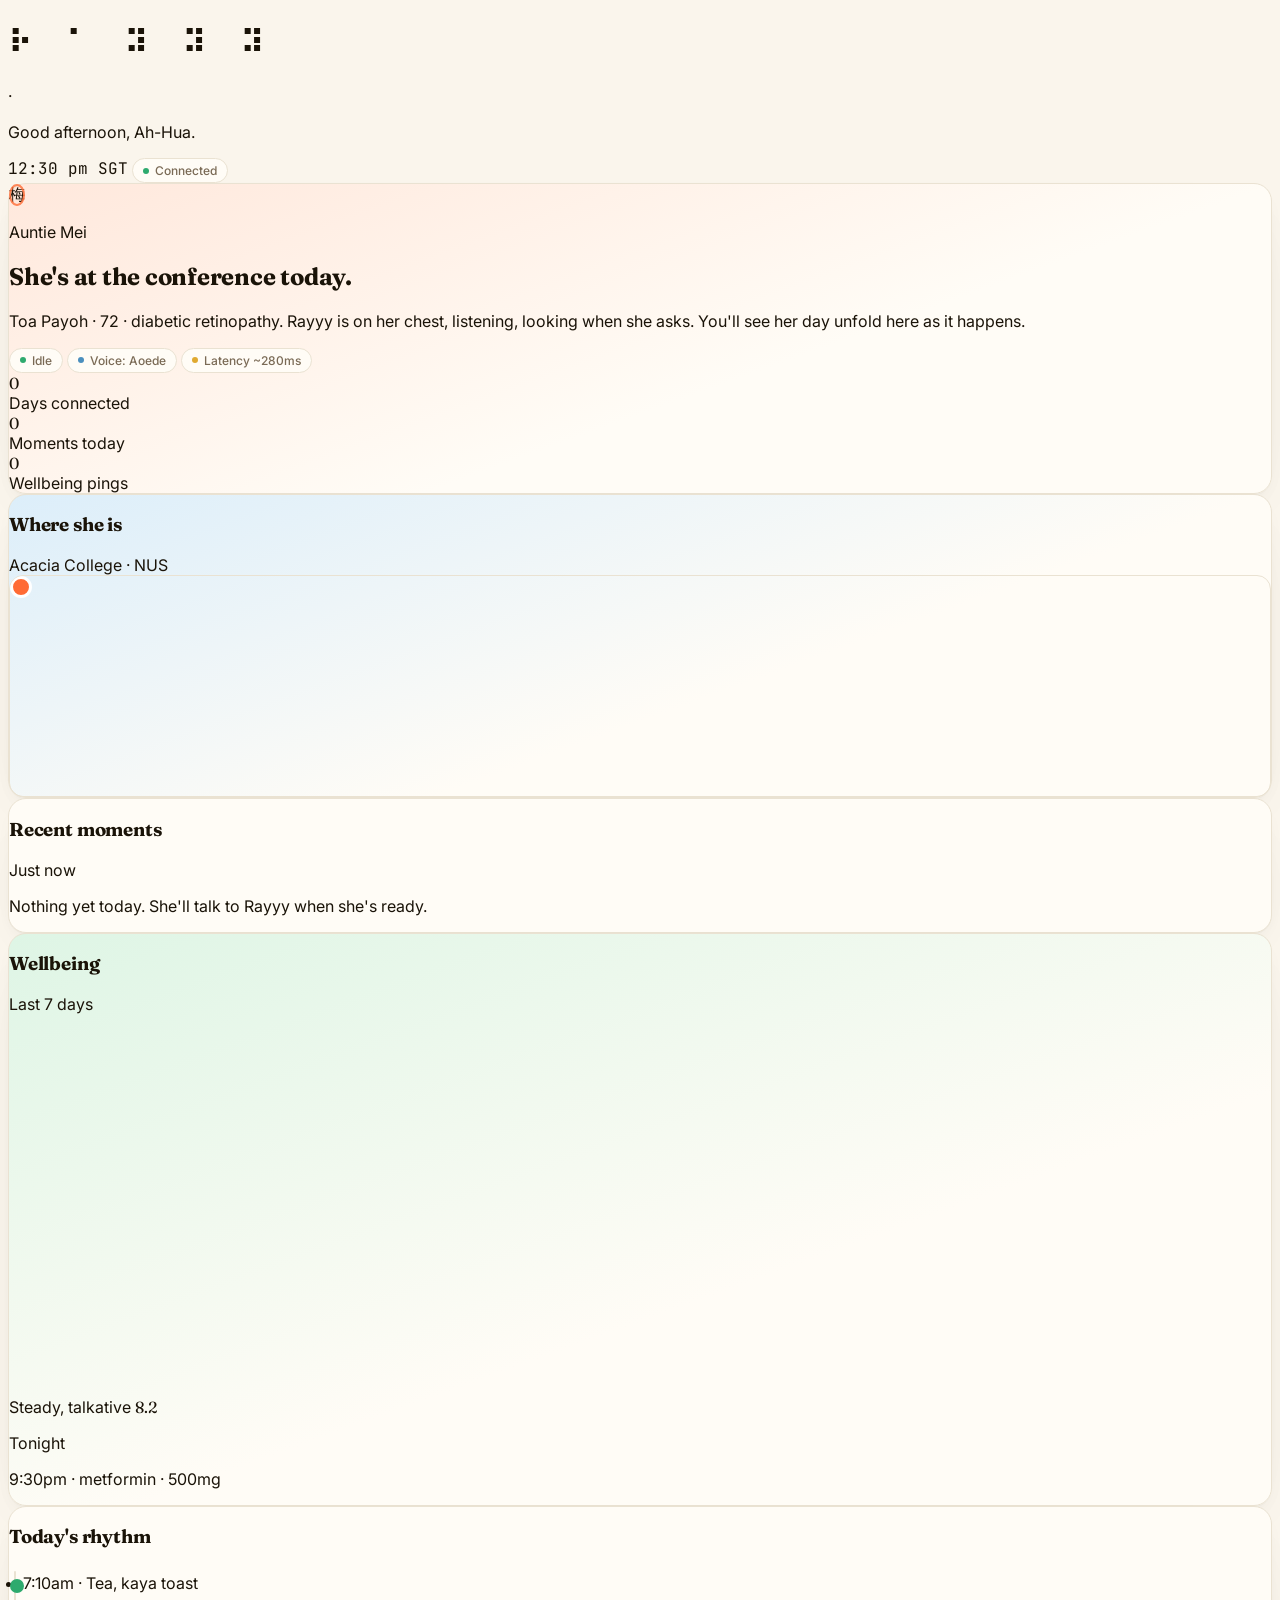
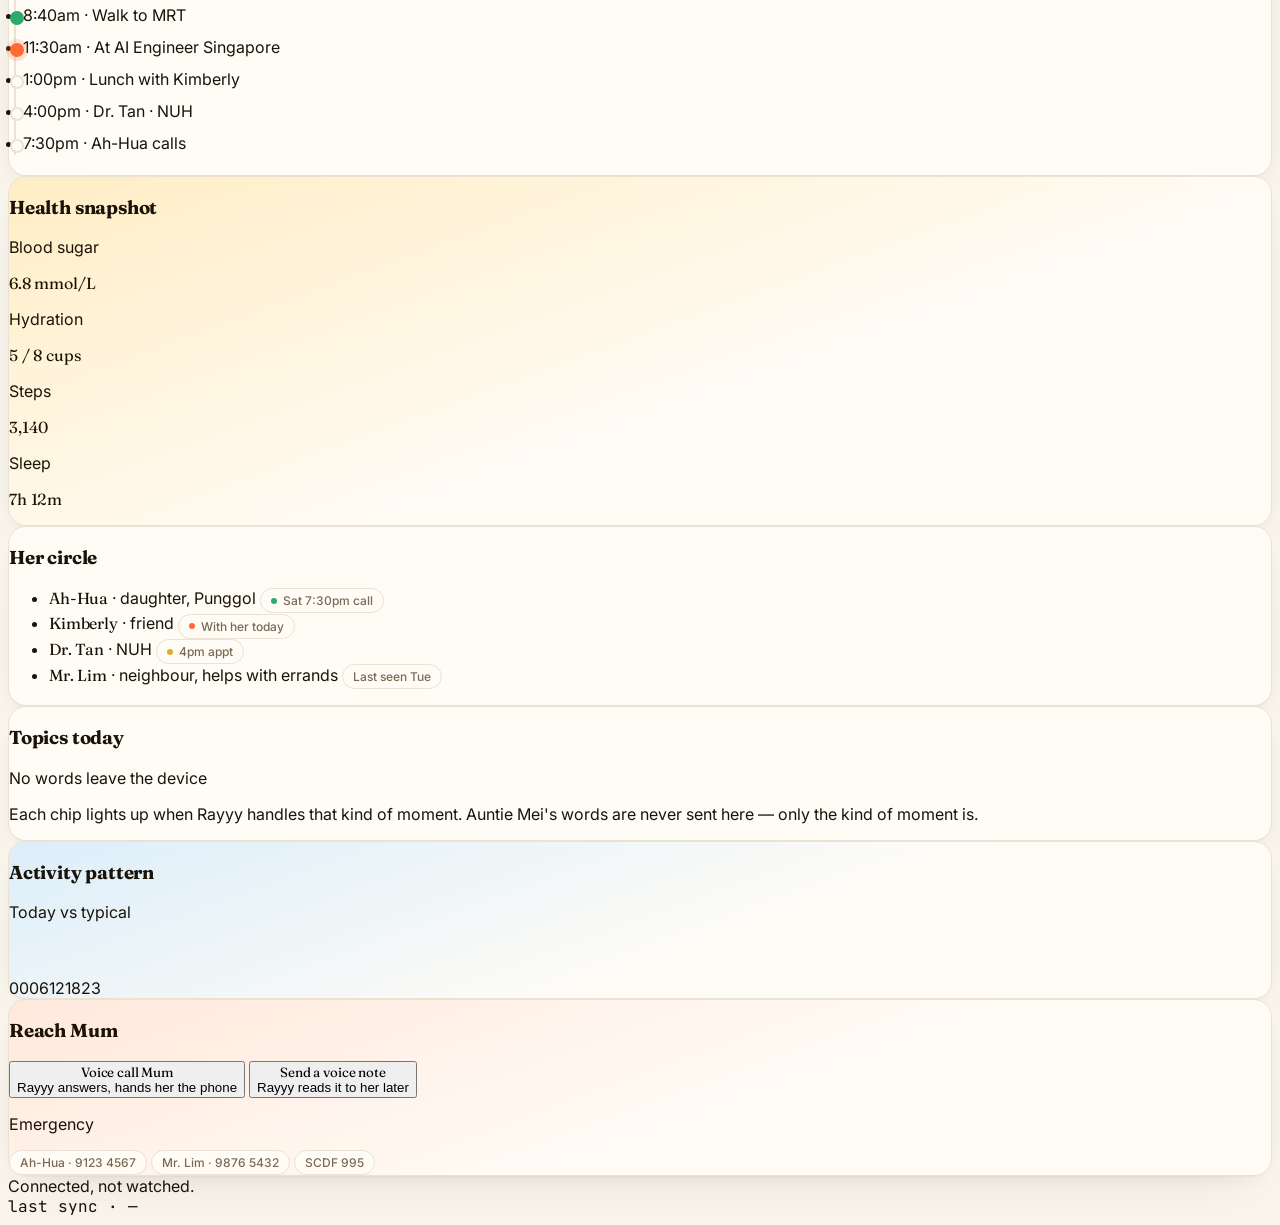
==== commit 200e9bca: "Dashboard: map centered on Acacia College (NUS), not Toa Payoh Toa Payoh is where Auntie Mei lives, " ====
--- a/public/dashboard.html
+++ b/public/dashboard.html
@@ -353,7 +353,7 @@
         <div class="card sky p-5 reveal">
           <div class="flex items-center justify-between mb-3">
             <h3 class="display text-xl">Where she is</h3>
-            <span id="loc-caption" class="text-xs text-[var(--ink-muted)]">Toa Payoh · home</span>
+            <span id="loc-caption" class="text-xs text-[var(--ink-muted)]">Acacia College · NUS</span>
           </div>
           <div class="map-frame relative">
             <div id="map" class="absolute inset-0"></div>
@@ -578,7 +578,7 @@
         boxZoom: false,
         keyboard: false,
         touchZoom: false,
-      }).setView([1.3343, 103.8479], 15); // Toa Payoh
+      }).setView([1.3046, 103.772], 16); // Acacia College, NUS UTown — where she is today
       L.tileLayer(
         "https://{s}.basemaps.cartocdn.com/light_all/{z}/{x}/{y}@2x.png",
         {
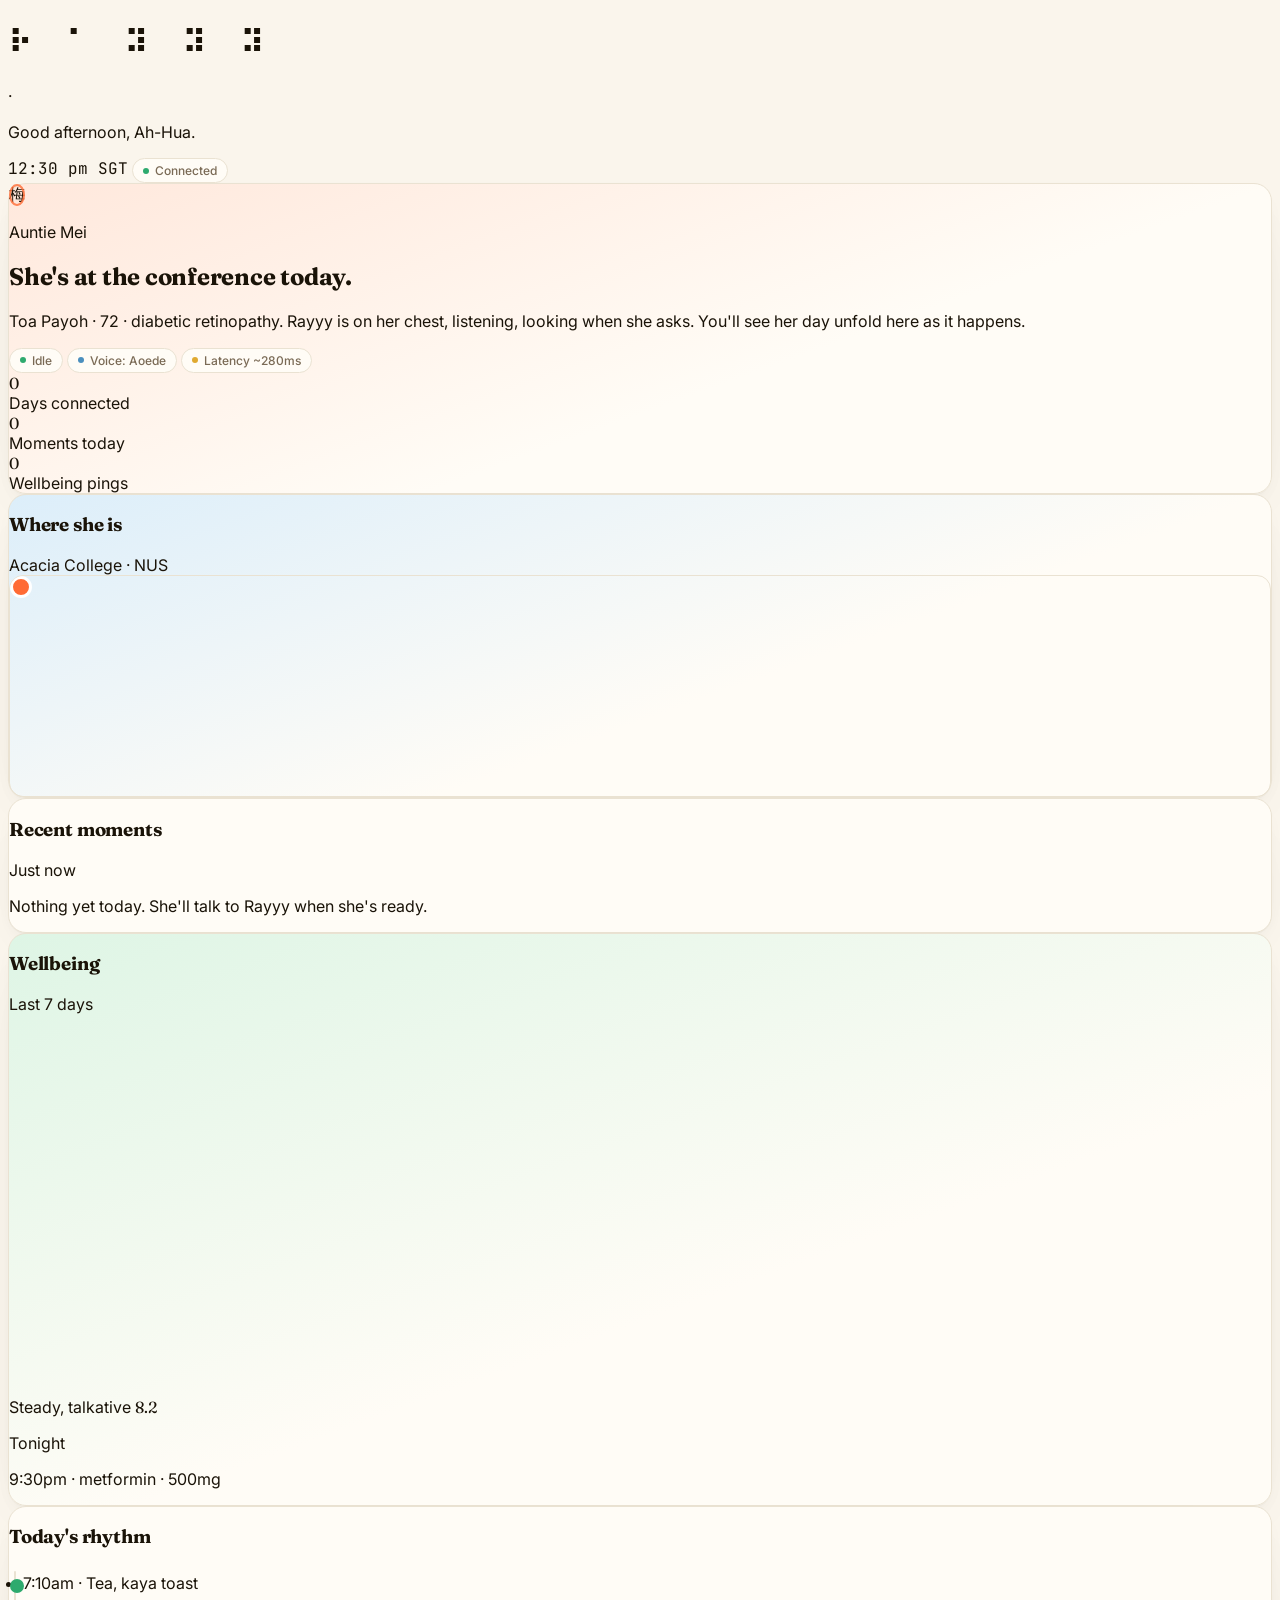
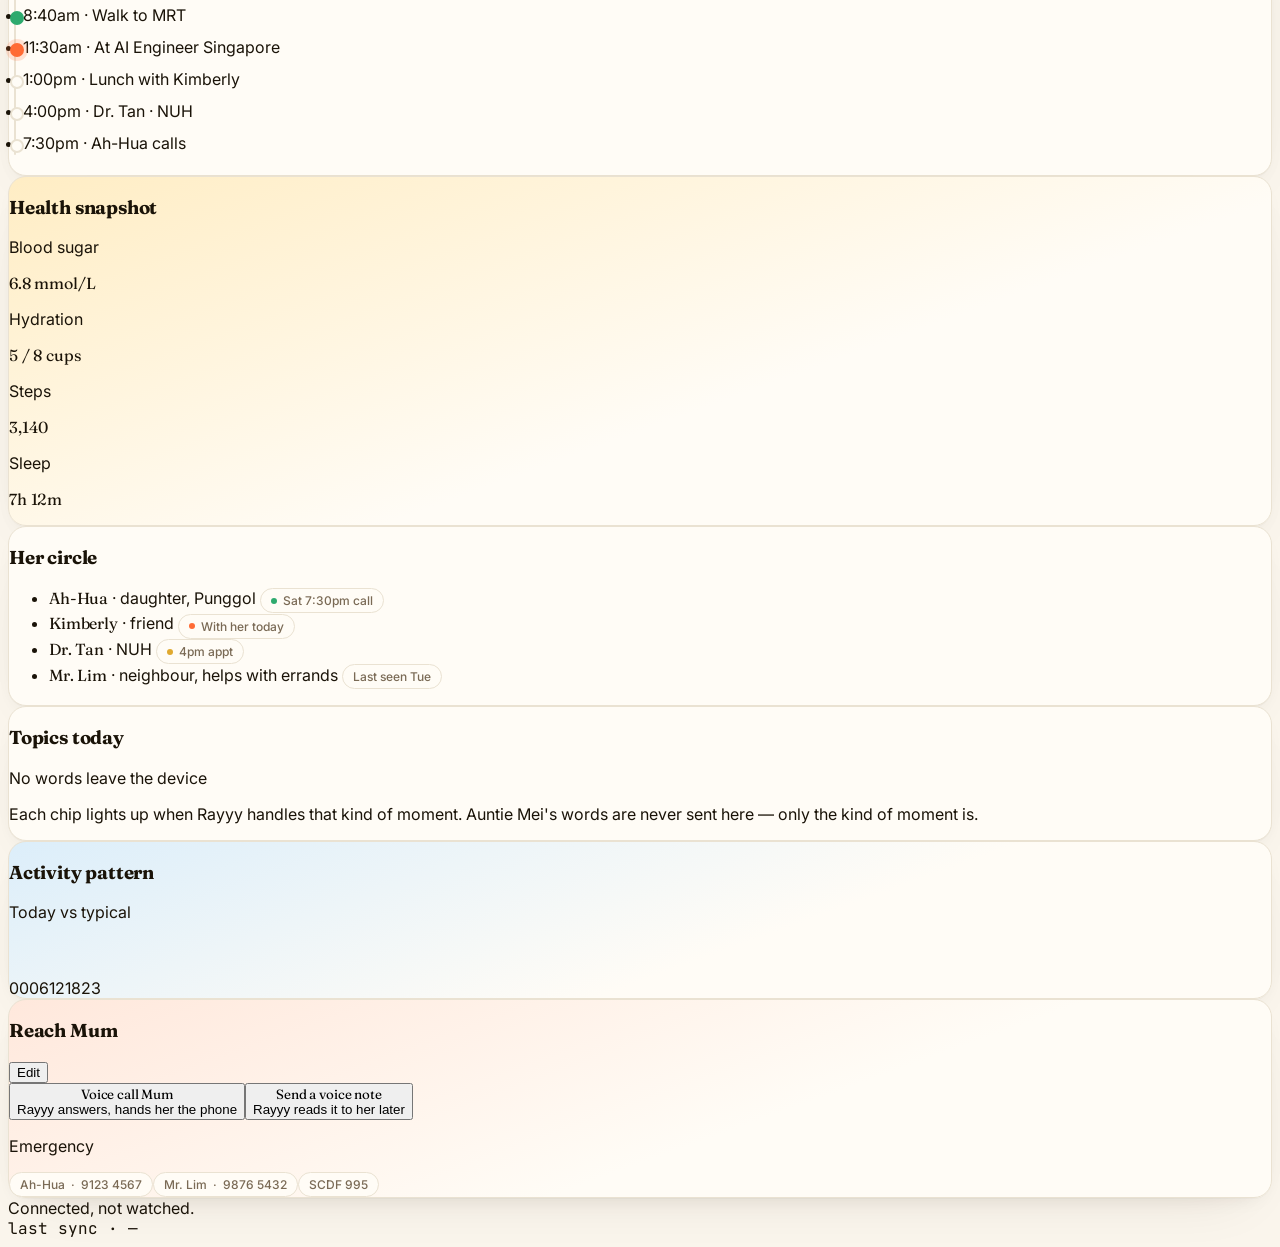
==== commit 53723142: "Dashboard: customizable Reach Mum + Emergency contacts Click "Edit" on the Reach Mum card -> every l" ====
--- a/public/dashboard.html
+++ b/public/dashboard.html
@@ -105,6 +105,14 @@
         100% { box-shadow: 0 0 0 8px rgba(46, 170, 110, 0); }
       }
       .pill.demo .dot { background: var(--amber); }
+      .pill.flashing {
+        animation: voice-flash 1.8s ease-out;
+      }
+      @keyframes voice-flash {
+        0% { box-shadow: 0 0 0 0 rgba(255, 107, 53, 0.55); transform: scale(1); }
+        20% { box-shadow: 0 0 0 14px rgba(255, 107, 53, 0); transform: scale(1.06); }
+        100% { box-shadow: 0 0 0 0 rgba(255, 107, 53, 0); transform: scale(1); }
+      }
       .ring {
         position: relative;
         display: inline-block;
@@ -484,26 +492,16 @@
           </div>
         </div>
 
-        <!-- Reach Mum + Emergency -->
+        <!-- Reach Mum + Emergency (customizable) -->
         <div class="card warm p-5 reveal flex flex-col gap-3">
-          <div>
-            <h3 class="display text-xl mb-3">Reach Mum</h3>
-            <button class="w-full text-left px-4 py-3 rounded-xl bg-[var(--paper)] border border-[var(--edge)] hover:border-[var(--warm)] transition">
-              <div class="display text-lg">Voice call Mum</div>
-              <div class="text-xs text-[var(--ink-muted)]">Rayyy answers, hands her the phone</div>
-            </button>
-            <button class="w-full text-left px-4 py-3 rounded-xl bg-[var(--paper)] border border-[var(--edge)] hover:border-[var(--warm)] transition mt-2">
-              <div class="display text-lg">Send a voice note</div>
-              <div class="text-xs text-[var(--ink-muted)]">Rayyy reads it to her later</div>
-            </button>
-          </div>
+          <div class="flex items-center justify-between mb-3">
+            <h3 class="display text-xl">Reach Mum</h3>
+            <button id="edit-toggle" class="text-xs text-[var(--ink-muted)] hover:text-[var(--warm)] underline-offset-2 hover:underline">Edit</button>
+          </div>
+          <div id="reach-actions" class="flex flex-col gap-2"></div>
           <div class="border-t border-[var(--edge)] pt-3">
             <p class="text-xs text-[var(--ink-muted)] uppercase tracking-[0.16em] mb-2">Emergency</p>
-            <div class="flex flex-wrap gap-2 text-sm">
-              <span class="pill">Ah-Hua · 9123 4567</span>
-              <span class="pill">Mr. Lim · 9876 5432</span>
-              <span class="pill">SCDF 995</span>
-            </div>
+            <div id="emergency-pills" class="flex flex-wrap gap-2 text-sm"></div>
           </div>
         </div>
       </section>
@@ -524,6 +522,122 @@
         return "https://rayyy-relay.fred-53e.workers.dev";
       })();
       const fakeMode = new URLSearchParams(location.search).get("fake") === "true";
+
+      // ---------- customizable Reach Mum + Emergency contacts ----------
+      // Stored in localStorage so the family member's tweaks persist across
+      // dashboard reloads. Click "Edit" to enter edit mode, then any pill or
+      // button label is contenteditable + a Remove button appears.
+      const REACH_KEY = "rayyy_dashboard_reach_v1";
+      const DEFAULT_REACH = {
+        actions: [
+          { label: "Voice call Mum", note: "Rayyy answers, hands her the phone" },
+          { label: "Send a voice note", note: "Rayyy reads it to her later" },
+        ],
+        emergency: [
+          { name: "Ah-Hua", phone: "9123 4567" },
+          { name: "Mr. Lim", phone: "9876 5432" },
+          { name: "SCDF 995", phone: "" },
+        ],
+      };
+      function loadReach() {
+        try {
+          const raw = localStorage.getItem(REACH_KEY);
+          if (!raw) return JSON.parse(JSON.stringify(DEFAULT_REACH));
+          return { ...DEFAULT_REACH, ...JSON.parse(raw) };
+        } catch (_) {
+          return JSON.parse(JSON.stringify(DEFAULT_REACH));
+        }
+      }
+      function saveReach(r) {
+        try { localStorage.setItem(REACH_KEY, JSON.stringify(r)); } catch (_) {}
+      }
+      let reach = loadReach();
+      let editMode = false;
+
+      function renderReach() {
+        const actionsEl = document.getElementById("reach-actions");
+        const emergencyEl = document.getElementById("emergency-pills");
+        actionsEl.innerHTML = "";
+        emergencyEl.innerHTML = "";
+
+        reach.actions.forEach((a, i) => {
+          const btn = document.createElement("button");
+          btn.className =
+            "w-full text-left px-4 py-3 rounded-xl bg-[var(--paper)] border border-[var(--edge)] hover:border-[var(--warm)] transition";
+          btn.innerHTML = `
+            <div class="display text-lg" data-field="label" data-idx="${i}">${a.label}</div>
+            <div class="text-xs text-[var(--ink-muted)]" data-field="note" data-idx="${i}">${a.note}</div>
+          `;
+          actionsEl.appendChild(btn);
+        });
+
+        reach.emergency.forEach((e, i) => {
+          const pill = document.createElement("span");
+          pill.className = "pill";
+          pill.dataset.idx = i;
+          pill.innerHTML = e.phone
+            ? `<span data-field="name">${e.name}</span> · <span data-field="phone">${e.phone}</span>`
+            : `<span data-field="name">${e.name}</span>`;
+          emergencyEl.appendChild(pill);
+        });
+
+        applyEditAffordance();
+      }
+
+      function applyEditAffordance() {
+        const editables = document.querySelectorAll(
+          "#reach-actions [data-field], #emergency-pills [data-field]"
+        );
+        editables.forEach((el) => {
+          if (editMode) {
+            el.contentEditable = "true";
+            el.style.outline = "1px dashed var(--warm)";
+            el.style.outlineOffset = "2px";
+            el.style.borderRadius = "4px";
+            el.style.cursor = "text";
+            el.addEventListener("blur", onEditBlur);
+          } else {
+            el.contentEditable = "false";
+            el.style.outline = "";
+            el.style.cursor = "";
+            el.removeEventListener("blur", onEditBlur);
+          }
+        });
+      }
+
+      function onEditBlur(e) {
+        const el = e.currentTarget;
+        const field = el.getAttribute("data-field");
+        const parent = el.closest("[data-idx]") || el.closest("button");
+        const text = el.textContent.trim();
+        // Find which list + idx this came from.
+        const inActions = el.closest("#reach-actions");
+        const inEmergency = el.closest("#emergency-pills");
+        if (inActions) {
+          // The button has children with data-idx
+          const idxEl = el.closest("button").querySelector("[data-idx]");
+          const idx = idxEl ? parseInt(idxEl.getAttribute("data-idx"), 10) : null;
+          if (idx !== null && reach.actions[idx]) {
+            reach.actions[idx][field] = text;
+            saveReach(reach);
+          }
+        } else if (inEmergency) {
+          const pill = el.closest("[data-idx]");
+          const idx = parseInt(pill.getAttribute("data-idx"), 10);
+          if (!isNaN(idx) && reach.emergency[idx]) {
+            reach.emergency[idx][field] = text;
+            saveReach(reach);
+          }
+        }
+      }
+
+      document.getElementById("edit-toggle").addEventListener("click", () => {
+        editMode = !editMode;
+        document.getElementById("edit-toggle").textContent = editMode ? "Done" : "Edit";
+        applyEditAffordance();
+      });
+
+      renderReach();
 
       // ---------- live voice pill from /health ----------
       // Reads the locked voice + model name from the Worker on load so future
@@ -806,12 +920,32 @@
               "amber"
             );
             break;
-          case "voice_switch":
+          case "voice_switch": {
+            const provider = (evt.provider || "").toLowerCase();
+            const ok = evt.ok !== false;
+            const pill = document.getElementById("voice-pill");
+            if (pill && ok && provider) {
+              pill.classList.remove("flashing");
+              // Force reflow so the animation restarts cleanly on consecutive switches.
+              void pill.offsetWidth;
+              pill.classList.add("flashing");
+              const label =
+                provider === "elevenlabs"
+                  ? "ElevenLabs"
+                  : provider === "gemini"
+                  ? "Aoede"
+                  : provider;
+              pill.innerHTML =
+                `<span class="dot" style="background:var(--warm)"></span>Voice: ${label}`;
+            }
             pushMoment(
-              "She asked to change Rayyy's voice. Rayyy explained it's not available yet.",
-              "sky"
+              ok
+                ? `She asked to switch voice. Rayyy is moving to ${provider}.`
+                : "She asked to change Rayyy's voice — that provider isn't available.",
+              ok ? "warm" : "sky"
             );
             break;
+          }
           case "time_check":
             pushMoment("She asked the time.", "mint");
             break;
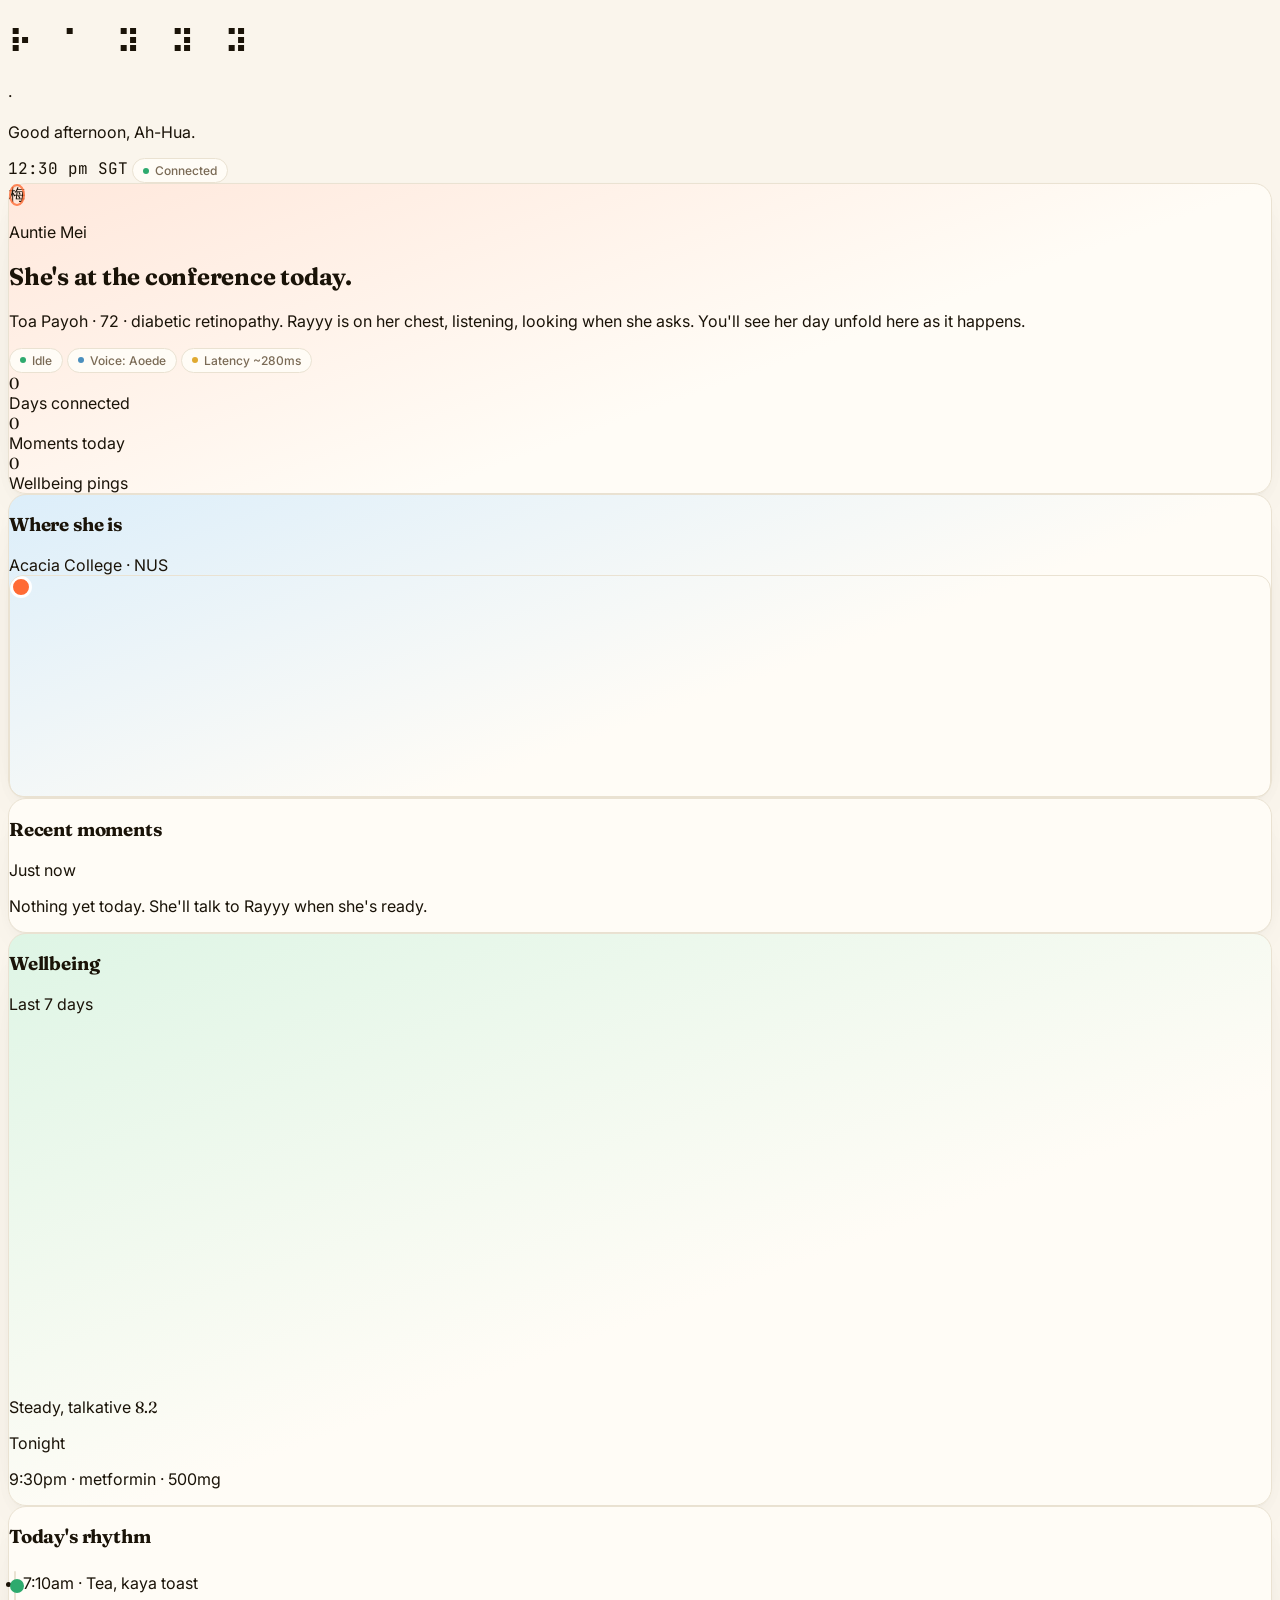
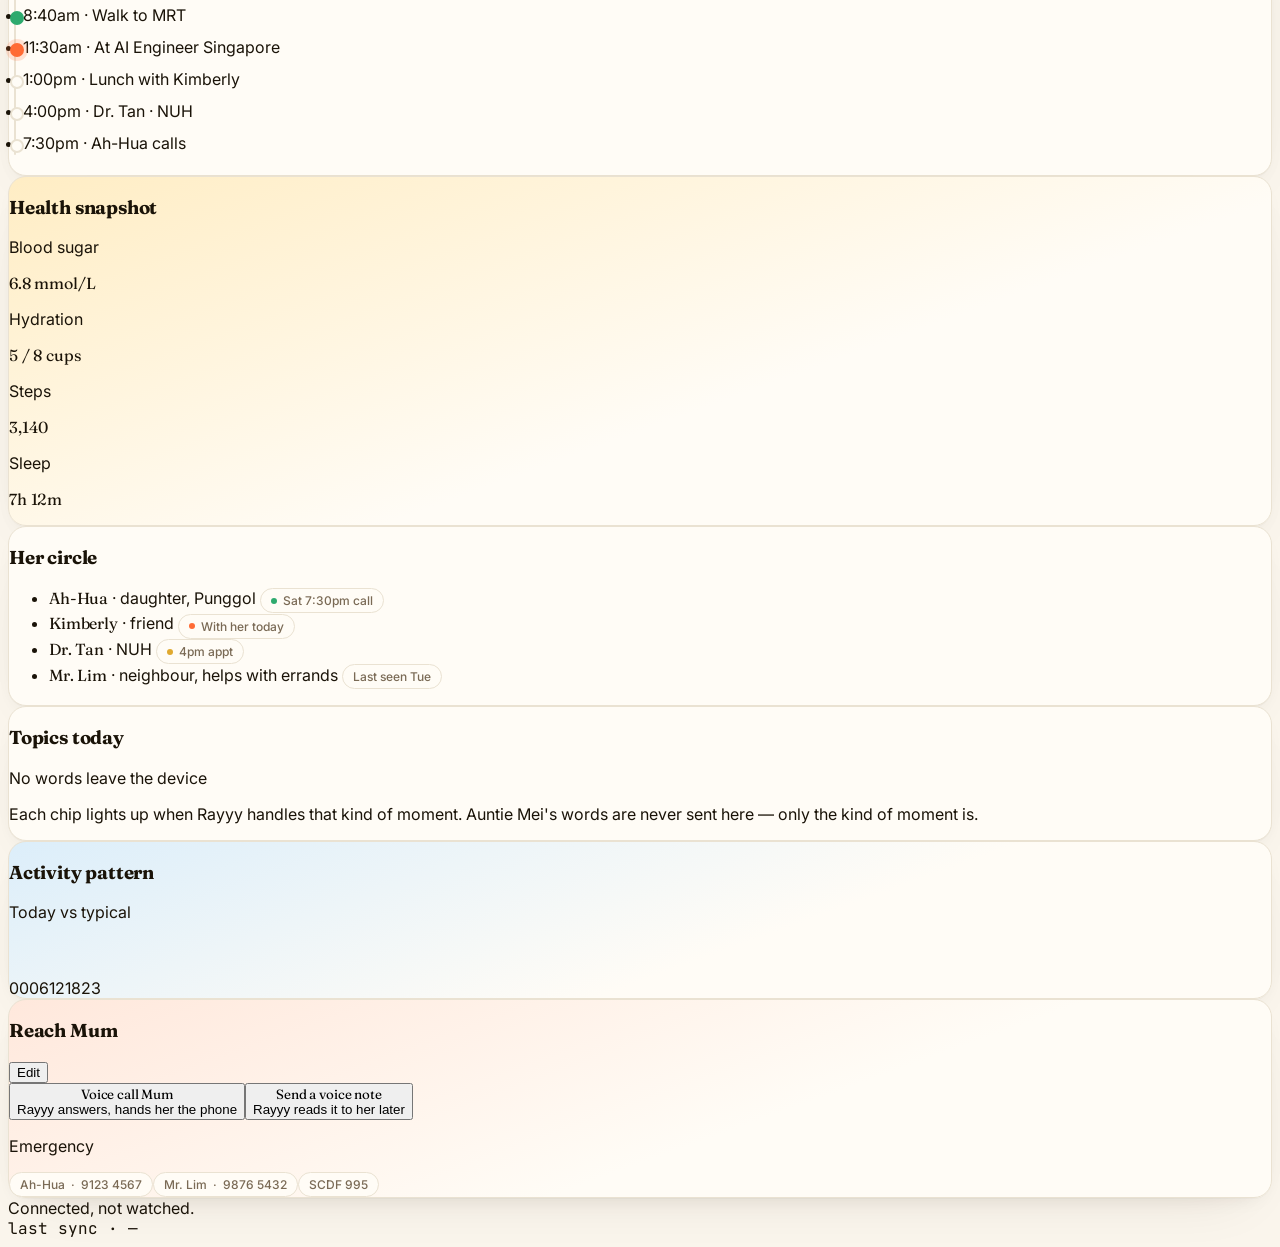
==== commit 65b79682: "Dashboard: braille logo locked to one line Was wrapping to 2 lines on narrow viewports. Added white-" ====
--- a/public/dashboard.html
+++ b/public/dashboard.html
@@ -297,8 +297,8 @@
           <!-- Braille R-A-Y-Y-Y as the logo. The product is for a blind user;
                the wordmark itself reads in braille. -->
           <h1
-            class="braille text-4xl md:text-5xl font-medium leading-none"
-            style="color: var(--ink); letter-spacing: 8px;"
+            class="braille text-3xl sm:text-4xl md:text-5xl font-medium leading-none"
+            style="color: var(--ink); letter-spacing: 6px; white-space: nowrap;"
             aria-label="rayyy"
           >⠗ ⠁ ⠽ ⠽ ⠽</h1>
           <span class="text-[var(--ink-muted)] text-sm hidden sm:inline">·</span>
